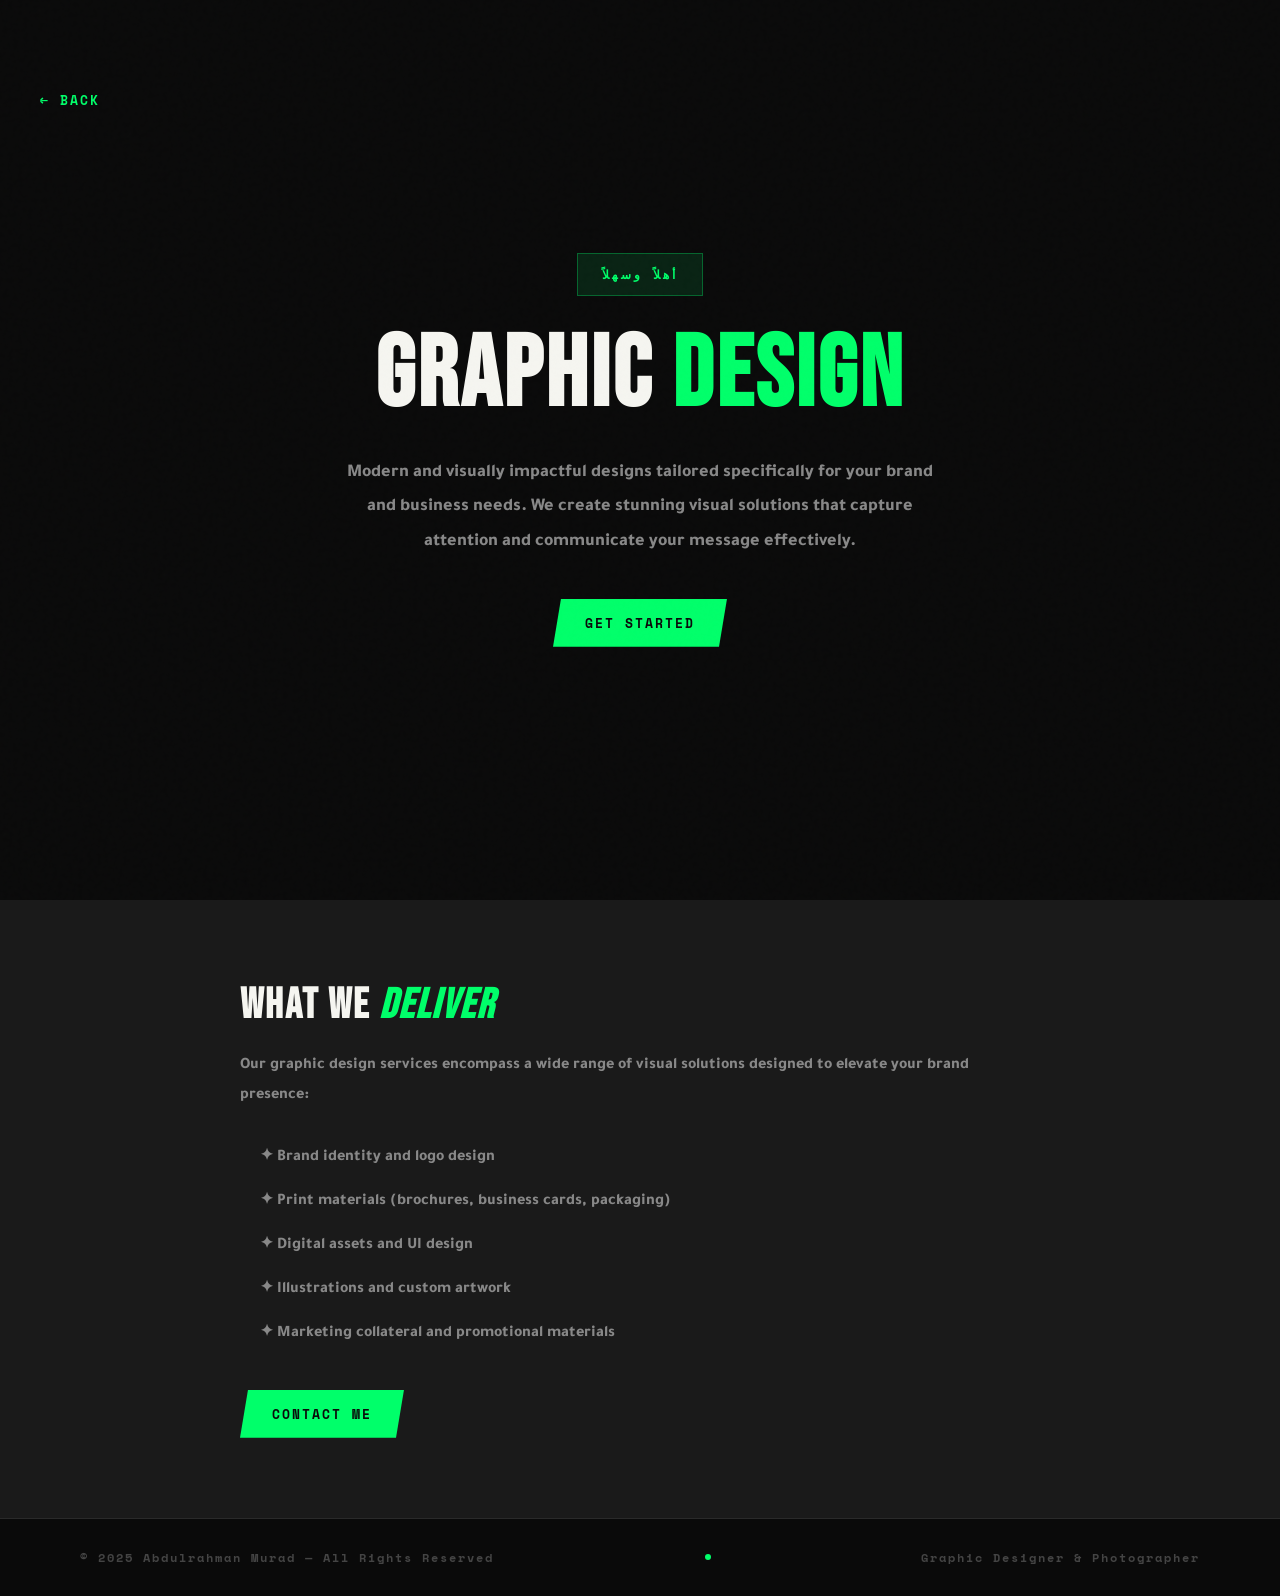
==== service-1.html @ 9398310b "comparison" ====
<!DOCTYPE html>
<html lang="en">
<head>
  <meta charset="UTF-8" />
  <meta name="viewport" content="width=device-width, initial-scale=1.0" />
  <meta name="description" content="Graphic Design Services - Abdulrahman Murad Portfolio" />
  <title>Graphic Design | Abdulrahman Murad</title>

  <!-- Fonts -->
  <link rel="preconnect" href="https://fonts.googleapis.com" />
  <link rel="preconnect" href="https://fonts.gstatic.com" crossorigin />
  <link href="https://fonts.googleapis.com/css2?family=Bebas+Neue&family=Space+Mono:wght@400;700&family=Tajawal:wght@300;400;500;700;800&family=Cairo:wght@300;400;600;700&display=swap" rel="stylesheet" />

  <link rel="stylesheet" href="styl.css" />
  <style>
    .service-hero { min-height: 100vh; display: flex; flex-direction: column; align-items: center; justify-content: center; padding: 80px 40px; text-align: center; }
    .service-hero h1 { font-size: clamp(60px, 8vw, 100px); font-family: 'Bebas Neue', sans-serif; color: var(--white); margin-bottom: 20px; letter-spacing: 3px; }
    .service-hero em { color: var(--green); font-style: normal; }
    .service-hero p { font-size: 18px; color: var(--text-muted); max-width: 600px; line-height: 1.9; margin-bottom: 40px; }
    .service-content { padding: 80px 40px; background: var(--gray); }
    .service-back { position: fixed; top: 90px; left: 40px; z-index: 100; }
    .service-back a { color: var(--green); text-decoration: none; font-family: 'Space Mono', monospace; font-size: 13px; letter-spacing: 2px; transition: color 0.3s; }
    .service-back a:hover { color: var(--white); }
    .welcome-text { display: inline-block; padding: 12px 24px; background: rgba(0,255,106,0.1); border: 1px solid rgba(0,255,106,0.3); color: var(--green); font-family: 'Space Mono', monospace; font-size: 12px; letter-spacing: 3px; margin-bottom: 20px; }
  </style>
</head>
<body>
  <nav id="navbar">
    <a href="index.html" class="nav-logo">
      <div class="nav-logo-img">
        <div class="nav-logo-placeholder"><img src="./Img/2.png" alt="" onerror="this.style.display='none'"></div>
      </div>
      <div class="nav-logo-text">
        Abdulrahman
        <span>GRAPHIC DESIGNER</span>
      </div>
    </a>
  </nav>

  <div class="service-back">
    <a href="index.html">← BACK</a>
  </div>

  <section class="service-hero">
    <div class="welcome-text">أهلاً وسهلاً</div>
    <h1>Graphic <em>Design</em></h1>
    <p>
      Modern and visually impactful designs tailored specifically for your brand and business needs. 
      We create stunning visual solutions that capture attention and communicate your message effectively.
    </p>
    <a href="index.html#contact" class="btn-primary">Get Started</a>
  </section>

  <section class="service-content">
    <div style="max-width: 800px; margin: 0 auto;">
      <h2 style="font-family: 'Bebas Neue', sans-serif; font-size: 42px; color: var(--white); margin-bottom: 20px; letter-spacing: 2px;">
        What We <em style="color: var(--green);">Deliver</em>
      </h2>
      <p style="font-size: 16px; color: var(--text-muted); line-height: 1.9; margin-bottom: 30px;">
        Our graphic design services encompass a wide range of visual solutions designed to elevate your brand presence:
      </p>
      <ul style="font-size: 16px; color: var(--text-muted); line-height: 2; list-style: none; padding-left: 20px;">
        <li style="margin-bottom: 12px;">✦ Brand identity and logo design</li>
        <li style="margin-bottom: 12px;">✦ Print materials (brochures, business cards, packaging)</li>
        <li style="margin-bottom: 12px;">✦ Digital assets and UI design</li>
        <li style="margin-bottom: 12px;">✦ Illustrations and custom artwork</li>
        <li style="margin-bottom: 12px;">✦ Marketing collateral and promotional materials</li>
      </ul>
      <div style="margin-top: 40px;">
        <a href="index.html#contact" class="btn-primary" style="display: inline-block;">Contact Me</a>
      </div>
    </div>
  </section>

  <footer>
    <div class="footer-copy">© 2025 Abdulrahman Murad — All Rights Reserved</div>
    <div class="footer-dot"></div>
    <div class="footer-copy">Graphic Designer & Photographer</div>
  </footer>

  <script src="index.js"></script>
</body>
</html>
---- styl.css ----
:root {
      --black: #0a0a0a;
      --white: #f5f5f0;
      --green: #00ff6a;
      --green-dim: #00cc55;
      --green-dark: #003d1a;
      --gray: #1a1a1a;
      --gray2: #2a2a2a;
      --gray3: #444;
      --text-muted: #888;
    }
 
    *, *::before, *::after { box-sizing: border-box; margin: 0; padding: 0; }
    html { scroll-behavior: smooth; }
 
    body {
      background: var(--black);
      color: var(--white);
      font-family: 'Tajawal', 'Cairo', sans-serif;
      overflow-x: hidden;
      font-weight: 800;
      font-size: 18px;
      cursor: none;
    }
 
    /* ============ CUSTOM CURSOR ============ */
    #cursor {
      width: 10px; height: 10px;
      background: var(--green);
      border-radius: 50%;
      position: fixed;
      top: 0; left: 0;
      pointer-events: none;
      z-index: 99999;
      transform: translate(-50%, -50%);
      transition: width 0.2s, height 0.2s, background 0.2s;
      mix-blend-mode: difference;
    }
 
    #cursor-ring {
      width: 38px; height: 38px;
      border: 1.5px solid var(--green);
      border-radius: 50%;
      position: fixed;
      top: 0; left: 0;
      pointer-events: none;
      z-index: 99998;
      transform: translate(-50%, -50%);
      transition: width 0.3s, height 0.3s, opacity 0.3s, border-color 0.3s;
      opacity: 0.5;
    }
 
    #cursor.hovered { width: 18px; height: 18px; }
    #cursor-ring.hovered { width: 60px; height: 60px; opacity: 0.8; }
 
    /* NOISE OVERLAY */
    body::before {
      content: '';
      position: fixed;
      inset: 0;
      background-image: url("data:image/svg+xml,%3Csvg viewBox='0 0 200 200' xmlns='http://www.w3.org/2000/svg'%3E%3Cfilter id='n'%3E%3CfeTurbulence type='fractalNoise' baseFrequency='0.9' numOctaves='4' stitchTiles='stitch'/%3E%3C/filter%3E%3Crect width='100%25' height='100%25' filter='url(%23n)' opacity='0.04'/%3E%3C/svg%3E");
      pointer-events: none;
      z-index: 9000;
      opacity: 0.4;
    }
 
    /* ============ LOADING SCREEN ============ */
    #loader {
      position: fixed;
      inset: 0;
      background: var(--black);
      z-index: 99997;
      display: flex;
      flex-direction: column;
      align-items: center;
      justify-content: center;
      gap: 32px;
      transition: opacity 0.8s ease, visibility 0.8s ease;
    }
 
    #loader.hidden {
      opacity: 0;
      visibility: hidden;
      pointer-events: none;
    }
 
    .loader-logo-wrap {
      display: flex;
      flex-direction: column;
      align-items: center;
      gap: 20px;
    }
 
    .loader-logo-img {
      width: 90px; height: 90px;
      border-radius: 50%;
      border: 2px solid var(--green);
      overflow: hidden;
      background: var(--green-dark);
      box-shadow: 0 0 30px rgba(0,255,106,0.3), 0 0 60px rgba(0,255,106,0.1);
      animation: loaderGlow 2s ease-in-out infinite;
    }
 
    .loader-logo-img img {
      width: 100%; height: 100%;
      object-fit: cover;
    }
 
    .loader-name {
      font-family: 'Bebas Neue', sans-serif;
      font-size: 32px;
      letter-spacing: 8px;
      color: var(--white);
      text-align: center;
    }
 
    .loader-name span {
      display: block;
      font-family: 'Space Mono', monospace;
      font-size: 11px;
      letter-spacing: 5px;
      color: var(--green);
      margin-top: 4px;
      font-weight: 400;
    }
 
    .loader-bar-wrap {
      width: 220px;
      height: 1px;
      background: var(--gray2);
      position: relative;
      overflow: hidden;
    }
 
    .loader-bar {
      position: absolute;
      top: 0; left: 0;
      height: 100%;
      background: var(--green);
      width: 0%;
      box-shadow: 0 0 8px var(--green);
      transition: width 0.05s linear;
    }
 
    .loader-pct {
      font-family: 'Space Mono', monospace;
      font-size: 13px;
      color: var(--green);
      letter-spacing: 3px;
      min-width: 50px;
      text-align: center;
    }
 
    .loader-label {
      font-family: 'Space Mono', monospace;
      font-size: 10px;
      color: var(--text-muted);
      letter-spacing: 4px;
      text-transform: uppercase;
      animation: blink 1s infinite;
    }
 
    @keyframes loaderGlow {
      0%, 100% { box-shadow: 0 0 30px rgba(0,255,106,0.3), 0 0 60px rgba(0,255,106,0.1); }
      50% { box-shadow: 0 0 50px rgba(0,255,106,0.6), 0 0 100px rgba(0,255,106,0.2); }
    }
 
    /* ============ NAVBAR ============ */
    nav {
      position: fixed;
      top: 0; left: 0; right: 0;
      z-index: 1000;
      display: flex;
      align-items: center;
      justify-content: space-between;
      padding: 0 40px;
      height: 70px;
      background: rgba(10,10,10,0.85);
      backdrop-filter: blur(20px);
      border-bottom: 1px solid rgba(0,255,106,0.1);
      transform: translateY(-100%);
      transition: transform 0.6s cubic-bezier(0.22,1,0.36,1), border-bottom-color 0.3s;
    }
 
    nav.visible { transform: translateY(0); }
    nav.scrolled { border-bottom-color: rgba(0,255,106,0.25); }
 
    .nav-logo {
      display: flex;
      align-items: center;
      gap: 14px;
      text-decoration: none;
    }
 
    .nav-logo-img {
      width: 44px; height: 44px;
      border-radius: 50%;
      background: var(--green-dark);
      border: 2px solid var(--green);
      overflow: hidden;
      flex-shrink: 0;
    }
 
    .nav-logo-img img { width: 100%; height: 100%; object-fit: cover; }
 
    .nav-logo-placeholder {
      width: 100%; height: 100%;
      display: flex; align-items: center; justify-content: center;
      font-family: 'Bebas Neue', sans-serif;
      font-size: 20px; color: var(--green); letter-spacing: 2px;
    }
 
    .nav-logo-text {
      font-family: 'Bebas Neue', sans-serif;
      font-size: 22px; color: var(--white); letter-spacing: 3px; line-height: 1;
    }
 
    .nav-logo-text span {
      display: block; font-size: 10px; color: var(--green);
      letter-spacing: 4px; font-family: 'Space Mono', monospace; font-weight: 400;
    }
 
    .nav-links { display: flex; gap: 36px; list-style: none; }
 
    .nav-links a {
      color: var(--text-muted); text-decoration: none;
      font-size: 14px; letter-spacing: 2px;
      font-family: 'Space Mono', monospace;
      text-transform: uppercase; transition: color 0.3s;
      position: relative;
    }
 
    .nav-links a::after {
      content: ''; position: absolute;
      bottom: -4px; left: 0; right: 0;
      height: 1px; background: var(--green);
      transform: scaleX(0);
      transition: transform 0.3s ease;
    }
 
    .nav-links a:hover { color: var(--green); }
    .nav-links a:hover::after { transform: scaleX(1); }
 
    .nav-cta {
      background: var(--green); color: var(--black) !important;
      padding: 8px 20px; font-weight: 700 !important; border-radius: 2px;
    }
 
    .nav-cta::after { display: none; }
    .nav-cta:hover { background: var(--white); color: var(--black) !important; }
 
    /* ============ HERO ============ */
    #home {
      min-height: 100vh;
      display: grid;
      grid-template-columns: 1fr 1fr;
      align-items: center;
      padding: 120px 80px 80px;
      position: relative;
      overflow: hidden;
    }
 
    .hero-bg {
      position: absolute; inset: 0;
      background: radial-gradient(ellipse 60% 60% at 70% 50%, rgba(0,255,106,0.05) 0%, transparent 60%);
    }
 
    .hero-grid-lines {
      position: absolute; inset: 0;
      background-image:
        linear-gradient(rgba(0,255,106,0.03) 1px, transparent 1px),
        linear-gradient(90deg, rgba(0,255,106,0.03) 1px, transparent 1px);
      background-size: 60px 60px;
      will-change: transform;
    }
 
    .hero-left { position: relative; z-index: 2; }
 
    .hero-eyebrow {
      display: inline-flex; align-items: center; gap: 10px;
      font-family: 'Space Mono', monospace; font-size: 13px;
      color: var(--green); letter-spacing: 4px; text-transform: uppercase;
      margin-bottom: 28px;
      opacity: 0; transform: translateY(20px);
    }
 
    .hero-eyebrow::before {
      content: ''; width: 30px; height: 1px; background: var(--green);
    }
 
    .hero-name {
      font-family: 'Bebas Neue', sans-serif;
      font-size: clamp(70px, 9vw, 120px);
      line-height: 0.9; color: var(--white); margin-bottom: 20px;
      opacity: 0; transform: translateY(30px);
    }
 
    .hero-name em { font-style: normal; color: var(--green); display: block; }
 
    .hero-desc {
      font-size: 20px; color: var(--text-muted); line-height: 1.9;
      max-width: 420px; margin-bottom: 40px;
      opacity: 0; transform: translateY(20px);
    }
 
    .hero-btns {
      display: flex; gap: 16px;
      opacity: 0; transform: translateY(20px);
    }
 
    .btn-primary {
      background: var(--green); color: var(--black); border: none;
      padding: 14px 32px; font-family: 'Space Mono', monospace;
      font-size: 13px; letter-spacing: 2px; text-transform: uppercase;
      font-weight: 700; text-decoration: none; display: inline-block;
      transition: all 0.3s;
      clip-path: polygon(8px 0, 100% 0, calc(100% - 8px) 100%, 0 100%);
    }
 
    .btn-primary:hover { background: var(--white); transform: translateY(-2px); }
 
    .btn-outline {
      background: transparent; color: var(--white);
      border: 1px solid var(--gray3); padding: 14px 32px;
      font-family: 'Space Mono', monospace; font-size: 13px;
      letter-spacing: 2px; text-transform: uppercase;
      text-decoration: none; display: inline-block; transition: all 0.3s;
    }
 
    .btn-outline:hover { border-color: var(--green); color: var(--green); transform: translateY(-2px); }
 
    /* HERO IMAGE */
    .hero-right {
      display: flex; justify-content: center; align-items: center;
      position: relative; z-index: 2;
      opacity: 0; transform: translateX(40px);
    }
 
    .hero-photo-frame {
      position: relative; width: 380px; height: 480px;
    }
 
    .hero-photo-frame::before {
      content: ''; position: absolute;
      top: -20px; right: -20px;
      width: 100%; height: 100%;
      border: 1px solid rgba(0,255,106,0.3); z-index: 0;
      animation: framePulse 3s infinite ease-in-out;
    }
 
    .hero-photo-frame::after {
      content: ''; position: absolute;
      top: -10px; right: -10px;
      width: 100%; height: 100%;
      border: 1px solid rgba(0,255,106,0.1); z-index: 0;
    }
 
    @keyframes framePulse {
      0%, 100% { opacity: 0.3; transform: translate(0,0); }
      50% { opacity: 0.6; transform: translate(-3px, 3px); }
    }
 
    .hero-photo-inner {
      position: relative; z-index: 1;
      width: 100%; height: 100%;
      background: var(--gray); overflow: hidden;
      border: 2px solid var(--gray2);
    }
 
    .hero-photo-inner img {
      width: 100%; height: 100%;
      object-fit: cover;
      filter: grayscale(20%) contrast(1.05);
      transition: filter 0.5s, transform 0.6s;
    }
 
    .hero-photo-inner:hover img { filter: grayscale(0%) contrast(1); transform: scale(1.04); }
 
    .photo-placeholder {
      width: 100%; height: 100%;
      display: flex; flex-direction: column;
      align-items: center; justify-content: center;
      gap: 12px; color: var(--gray3);
    }
 
    .hero-tag {
      position: absolute; bottom: -20px; left: -30px;
      background: var(--green); color: var(--black);
      padding: 12px 20px;
      font-family: 'Bebas Neue', sans-serif;
      font-size: 16px; letter-spacing: 3px; z-index: 2;
      animation: tagFloat 4s ease-in-out infinite;
    }
 
    @keyframes tagFloat {
      0%, 100% { transform: translateY(0); }
      50% { transform: translateY(-8px); }
    }
 
    .hero-scroll {
      position: absolute; bottom: 40px; left: 50%;
      transform: translateX(-50%);
      display: flex; flex-direction: column; align-items: center;
      gap: 8px; color: var(--text-muted);
      font-family: 'Space Mono', monospace;
      font-size: 11px; letter-spacing: 3px; text-transform: uppercase;
      opacity: 0;
    }
 
    .scroll-line {
      width: 1px; height: 50px;
      background: linear-gradient(to bottom, var(--green), transparent);
      animation: scrollAnim 2s infinite;
    }
 
    @keyframes scrollAnim {
      0% { transform: scaleY(0); transform-origin: top; }
      50% { transform: scaleY(1); transform-origin: top; }
      51% { transform: scaleY(1); transform-origin: bottom; }
      100% { transform: scaleY(0); transform-origin: bottom; }
    }
 
    /* ============ MARQUEE ============ */
    .marquee-section {
      background: var(--green); padding: 14px 0;
      overflow: hidden; white-space: nowrap;
    }
 
    .marquee-track {
      display: inline-flex; gap: 0;
      animation: marquee 20s linear infinite;
    }
 
    .marquee-item {
      font-family: 'Bebas Neue', sans-serif;
      font-size: 20px; letter-spacing: 4px; color: var(--black);
      padding: 0 30px;
      display: inline-flex; align-items: center; gap: 20px;
    }
 
    .marquee-item::after { content: '✦'; font-size: 12px; opacity: 0.5; }
 
    @keyframes marquee {
      0% { transform: translateX(0); }
      100% { transform: translateX(-50%); }
    }
 
    /* ============ ABOUT ============ */
    #about {
      padding: 120px 80px;
      display: grid;
      grid-template-columns: 1fr 1fr;
      gap: 80px;
      align-items: center;
      position: relative;
    }
 
    .about-photo-frame { position: relative; }
 
    .about-photo-wrap {
      width: 100%; aspect-ratio: 3/4;
      background: var(--gray); border: 2px solid var(--gray2);
      overflow: hidden; position: relative;
    }
 
    .about-photo-wrap img {
      width: 100%; height: 100%; object-fit: cover;
      filter: grayscale(30%); transition: filter 0.5s, transform 0.6s;
    }
 
    .about-photo-wrap:hover img { filter: grayscale(0%); transform: scale(1.03); }
 
    .about-photo-accent {
      position: absolute; bottom: -30px; right: -30px;
      width: 60%; height: 60%;
      border: 1px solid rgba(0,255,106,0.2); z-index: -1;
    }
 
    .about-photo-label {
      position: absolute; top: 30px; left: -20px;
      background: var(--black); border: 1px solid var(--green);
      padding: 10px 16px;
      font-family: 'Space Mono', monospace;
      font-size: 11px; color: var(--green); letter-spacing: 3px;
      text-transform: uppercase;
      writing-mode: vertical-rl; transform: rotate(180deg);
    }
 
    .section-label {
      display: inline-flex; align-items: center; gap: 10px;
      font-family: 'Space Mono', monospace; font-size: 12px;
      color: var(--green); letter-spacing: 4px; text-transform: uppercase;
      margin-bottom: 20px;
    }
 
    .section-label::before { content: ''; width: 24px; height: 1px; background: var(--green); }
 
    .section-title {
      font-family: 'Bebas Neue', sans-serif;
      font-size: clamp(52px, 6vw, 82px);
      line-height: 0.95; color: var(--white); margin-bottom: 30px;
    }
 
    .section-title em { font-style: normal; color: var(--green); }
 
    .about-text {
      font-size: 19px; color: var(--text-muted);
      line-height: 1.9; margin-bottom: 40px;
    }
 
    .about-stats {
      display: grid; grid-template-columns: repeat(3, 1fr);
      gap: 24px; border-top: 1px solid var(--gray2); padding-top: 30px;
    }
 
    .stat-num {
      font-family: 'Bebas Neue', sans-serif; font-size: 56px;
      color: var(--green); line-height: 1;
      display: flex; align-items: flex-start; gap: 2px;
    }
 
    .stat-num sup { font-size: 22px; margin-top: 6px; }
 
    .stat-label {
      font-size: 13px; color: var(--text-muted);
      font-family: 'Space Mono', monospace; letter-spacing: 1px; margin-top: 4px;
    }
 
    /* ============ SERVICES ============ */
    #services {
      padding: 120px 80px; background: var(--gray);
      position: relative; overflow: hidden;
    }
 
    #services::before {
      content: 'SERVICES'; position: absolute;
      top: 40px; right: -20px;
      font-family: 'Bebas Neue', sans-serif;
      font-size: 180px; color: rgba(255,255,255,0.02);
      pointer-events: none; letter-spacing: 10px;
    }
 
    .services-header {
      display: flex; justify-content: space-between;
      align-items: flex-end; margin-bottom: 60px;
    }
 
    .services-grid {
      display: grid; grid-template-columns: repeat(3, 1fr); gap: 2px;
    }
 
    .service-card {
      background: var(--black); padding: 40px 32px;
      border: 1px solid rgba(255,255,255,0.04);
      position: relative; overflow: hidden;
      transition: all 0.4s; transform: translateY(0);
    }
 
    .service-card::before {
      content: ''; position: absolute;
      bottom: 0; left: 0; right: 0; height: 2px;
      background: var(--green); transform: scaleX(0);
      transform-origin: left; transition: transform 0.4s ease;
    }
 
    .service-card:hover { background: var(--gray2); transform: translateY(-4px); box-shadow: 0 20px 40px rgba(0,0,0,0.4); }
    .service-card:hover::before { transform: scaleX(1); }
 
    .service-num {
      font-family: 'Bebas Neue', sans-serif;
      font-size: 52px; color: rgba(255,255,255,0.05);
      line-height: 1; margin-bottom: 16px; transition: color 0.3s;
    }
 
    .service-card:hover .service-num { color: rgba(0,255,106,0.1); }
 
    .service-icon {
      width: 44px; height: 44px; background: var(--green-dark);
      border: 1px solid rgba(0,255,106,0.3); border-radius: 4px;
      display: flex; align-items: center; justify-content: center;
      margin-bottom: 20px; color: var(--green);
      transition: all 0.3s;
    }
 
    .service-card:hover .service-icon { background: var(--green); color: var(--black); transform: rotate(5deg) scale(1.1); }
 
    .service-title {
      font-family: 'Bebas Neue', sans-serif;
      font-size: 26px; letter-spacing: 2px;
      color: var(--white); margin-bottom: 14px;
    }
 
    .service-desc { font-size: 15px; color: var(--text-muted); line-height: 1.8; }
 
    /* ============ TOOLS ============ */
    #tools {
      padding: 80px; display: flex; gap: 60px; align-items: center;
      border-top: 1px solid var(--gray2); border-bottom: 1px solid var(--gray2);
    }
 
    .tools-label {
      font-family: 'Bebas Neue', sans-serif;
      font-size: 22px; letter-spacing: 4px;
      color: var(--gray3); white-space: nowrap; min-width: 120px;
    }
 
    .tools-list { display: flex; gap: 16px; flex-wrap: wrap; flex: 1; }
 
    .tool-chip {
      background: transparent; border: 1px solid var(--gray2);
      padding: 10px 22px; font-family: 'Space Mono', monospace;
      font-size: 13px; color: var(--text-muted); letter-spacing: 2px;
      transition: all 0.3s; position: relative; overflow: hidden;
    }
 
    .tool-chip::before {
      content: ''; position: absolute; inset: 0;
      background: var(--green); transform: translateX(-100%);
      transition: transform 0.3s ease; z-index: -1;
    }
 
    .tool-chip:hover { color: var(--black); border-color: var(--green); }
    .tool-chip:hover::before { transform: translateX(0); }
 
    /* ============ EXPERIENCE ============ */
    #experience { padding: 120px 80px; }
 
    .exp-header { margin-bottom: 60px; }
 
    .exp-list { display: flex; flex-direction: column; gap: 0; }
 
    .exp-item {
      display: grid; grid-template-columns: 200px 1fr 160px;
      gap: 40px; padding: 36px 0;
      border-bottom: 1px solid var(--gray2);
      align-items: center; position: relative;
      transition: all 0.4s;
    }
 
    .exp-item::before {
      content: ''; position: absolute;
      left: -80px; top: 50%;
      width: 4px; height: 0; background: var(--green);
      transform: translateY(-50%); transition: height 0.4s;
    }
 
    .exp-item:hover::before { height: 100%; }
    .exp-item:hover { padding-left: 16px; background: rgba(0,255,106,0.02); }
 
    .exp-years {
      font-family: 'Space Mono', monospace;
      font-size: 13px; color: var(--green); letter-spacing: 2px;
    }
 
    .exp-company {
      font-family: 'Bebas Neue', sans-serif;
      font-size: 32px; letter-spacing: 2px; color: var(--white);
    }
 
    .exp-desc {
      font-size: 15px; color: var(--text-muted);
      line-height: 1.7; margin-top: 4px;
    }
 
    .exp-status { text-align: right; }
 
    .status-badge {
      display: inline-block; padding: 6px 14px;
      font-family: 'Space Mono', monospace;
      font-size: 11px; letter-spacing: 2px; text-transform: uppercase;
    }
 
    .status-active {
      background: rgba(0,255,106,0.1); color: var(--green);
      border: 1px solid rgba(0,255,106,0.3);
    }
 
    .status-past { background: var(--gray2); color: var(--gray3); border: 1px solid transparent; }
 
    /* ============ CONTACT ============ */
    #contact {
      padding: 120px 80px; background: var(--gray);
      display: grid; grid-template-columns: 1fr 1fr;
      gap: 80px; position: relative; overflow: hidden;
    }
 
    #contact::before {
      content: ''; position: absolute;
      top: -100px; right: -100px;
      width: 500px; height: 500px;
      background: radial-gradient(circle, rgba(0,255,106,0.05) 0%, transparent 70%);
      pointer-events: none;
    }
 
    .contact-email {
      font-family: 'Bebas Neue', sans-serif;
      font-size: clamp(30px, 3vw, 46px);
      color: var(--white); letter-spacing: 2px;
      margin: 24px 0; line-height: 1.2; word-break: break-all;
    }
 
    .contact-phone {
      font-family: 'Space Mono', monospace;
      font-size: 22px; color: var(--green); letter-spacing: 2px;
      margin-bottom: 40px; direction: ltr; display: inline-block;
      text-decoration: none;
      position: relative;
      transition: all 0.3s;
    }
 
    .contact-phone::after {
      content: ' 📞';
      font-size: 18px;
      opacity: 0;
      transition: opacity 0.3s;
    }
 
    .contact-phone:hover { color: var(--white); }
    .contact-phone:hover::after { opacity: 1; }
 
    .contact-photo-frame {
      width: 100%; aspect-ratio: 1;
      background: var(--black);
      border: 2px solid var(--gray2);
      overflow: hidden; position: relative;
    }
 
    .contact-photo-frame img {
      width: 100%; height: 100%;
      object-fit: cover; filter: grayscale(40%) contrast(1.1); transition: filter 0.5s;
    }
 
    .contact-photo-frame:hover img { filter: grayscale(0%); }
 
    .contact-photo-overlay {
      position: absolute; inset: 0;
      background: linear-gradient(135deg, transparent 60%, rgba(0,255,106,0.15));
      pointer-events: none;
    }
 
    .contact-photo-corner {
      position: absolute; top: 16px; left: 16px;
      width: 30px; height: 30px;
      border-top: 2px solid var(--green); border-left: 2px solid var(--green);
    }
 
    .contact-photo-corner.br {
      top: auto; left: auto; bottom: 16px; right: 16px;
      border-top: none; border-left: none;
      border-bottom: 2px solid var(--green); border-right: 2px solid var(--green);
    }
 
    /* ============ THANK YOU SECTION ============ */
    #thankyou {
      padding: 120px 80px;
      background: var(--black);
      text-align: center;
      position: relative;
      overflow: hidden;
    }
 
    #thankyou::before {
      content: '';
      position: absolute; inset: 0;
      background: radial-gradient(ellipse 70% 70% at 50% 50%, rgba(0,255,106,0.04) 0%, transparent 70%);
      pointer-events: none;
    }
 
    .ty-grid {
      position: absolute; inset: 0;
      background-image:
        linear-gradient(rgba(0,255,106,0.02) 1px, transparent 1px),
        linear-gradient(90deg, rgba(0,255,106,0.02) 1px, transparent 1px);
      background-size: 60px 60px;
      pointer-events: none;
    }
 
    .ty-inner {
      position: relative; z-index: 2;
      max-width: 700px; margin: 0 auto;
    }
 
    .ty-star {
      font-size: 48px;
      display: inline-block;
      color: var(--green);
      animation: starSpin 8s linear infinite;
      margin-bottom: 30px;
    }
 
    @keyframes starSpin {
      0% { transform: rotate(0deg) scale(1); }
      50% { transform: rotate(180deg) scale(1.15); }
      100% { transform: rotate(360deg) scale(1); }
    }
 
    .ty-title {
      font-family: 'Bebas Neue', sans-serif;
      font-size: clamp(60px, 9vw, 120px);
      color: var(--white); line-height: 0.9; margin-bottom: 24px;
    }
 
    .ty-title em { font-style: normal; color: var(--green); }
 
    .ty-sub {
      font-family: 'Space Mono', monospace;
      font-size: 14px; color: var(--text-muted);
      letter-spacing: 4px; text-transform: uppercase;
      margin-bottom: 16px;
    }
 
    .ty-text {
      font-size: 17px; color: var(--text-muted);
      line-height: 1.9; max-width: 500px; margin: 0 auto 48px;
    }
 
    .ty-divider {
      display: flex; align-items: center; gap: 24px;
      justify-content: center; margin-bottom: 48px;
    }
 
    .ty-divider::before, .ty-divider::after {
      content: ''; flex: 1; max-width: 120px; height: 1px;
      background: linear-gradient(90deg, transparent, var(--green));
    }
 
    .ty-divider::after { background: linear-gradient(90deg, var(--green), transparent); }
 
    .ty-divider span {
      font-family: 'Space Mono', monospace;
      font-size: 11px; color: var(--green); letter-spacing: 4px; text-transform: uppercase;
    }
 
    .ty-socials {
      display: flex; gap: 16px; justify-content: center; flex-wrap: wrap;
    }
 
    .ty-social-btn {
      display: inline-flex; align-items: center; gap: 10px;
      padding: 12px 28px; font-family: 'Space Mono', monospace;
      font-size: 12px; letter-spacing: 2px; text-transform: uppercase;
      text-decoration: none; border: 1px solid var(--gray2);
      color: var(--text-muted); transition: all 0.3s;
      position: relative; overflow: hidden;
    }
 
    .ty-social-btn::before {
      content: ''; position: absolute; inset: 0;
      background: var(--green); transform: translateY(100%);
      transition: transform 0.35s cubic-bezier(0.22,1,0.36,1); z-index: 0;
    }
 
    .ty-social-btn span { position: relative; z-index: 1; }
 
    .ty-social-btn:hover { color: var(--black); border-color: var(--green); }
    .ty-social-btn:hover::before { transform: translateY(0); }
 
    /* Ripple */
    .ripple {
      position: absolute; border-radius: 50%;
      background: rgba(0,255,106,0.3);
      transform: scale(0);
      animation: rippleAnim 0.7s ease-out forwards;
      pointer-events: none;
    }
 
    @keyframes rippleAnim {
      to { transform: scale(4); opacity: 0; }
    }
 
    /* ============ FOOTER ============ */
    footer {
      background: var(--black);
      border-top: 1px solid var(--gray2);
      padding: 30px 80px;
      display: flex; justify-content: space-between; align-items: center;
    }
 
    .footer-copy {
      font-family: 'Space Mono', monospace;
      font-size: 12px; color: var(--gray3); letter-spacing: 2px;
    }
 
    .footer-dot {
      width: 6px; height: 6px;
      background: var(--green); border-radius: 50%;
      animation: blink 2s infinite;
    }
 
    @keyframes blink { 0%, 100% { opacity: 1; } 50% { opacity: 0.2; } }
 
    /* ============ GLITCH ============ */
    .glitch { position: relative; }
 
    .glitch::before, .glitch::after {
      content: attr(data-text);
      position: absolute; top: 0; left: 0;
      width: 100%; height: 100%;
      font-family: 'Bebas Neue', sans-serif;
      font-size: inherit; line-height: inherit;
    }
 
    .glitch::before {
      color: var(--green); animation: glitch1 4s infinite;
      clip-path: polygon(0 0, 100% 0, 100% 45%, 0 45%);
    }
 
    .glitch::after {
      color: rgba(0,255,106,0.4); animation: glitch2 4s infinite;
      clip-path: polygon(0 55%, 100% 55%, 100% 100%, 0 100%);
    }
 
    @keyframes glitch1 {
      0%, 85%, 100% { transform: none; opacity: 0; }
      87% { transform: translateX(-4px); opacity: 0.8; }
      89% { transform: translateX(4px); opacity: 0.8; }
      91% { transform: none; opacity: 0; }
    }
 
    @keyframes glitch2 {
      0%, 88%, 100% { transform: none; opacity: 0; }
      90% { transform: translateX(4px); opacity: 0.8; }
      92% { transform: translateX(-4px); opacity: 0.8; }
      94% { transform: none; opacity: 0; }
    }
 
    /* ============ REVEAL CLASSES ============ */
    .reveal, .reveal-left, .reveal-right, .reveal-img, .reveal-img-left, .reveal-img-right {
      opacity: 0; transition-duration: 0.9s;
      transition-timing-function: cubic-bezier(0.22, 1, 0.36, 1);
      transition-property: opacity, transform;
    }
 
    .reveal { transform: translateY(50px); }
    .reveal-left { transform: translateX(-50px); }
    .reveal-right { transform: translateX(50px); }
    .reveal-img { transform: translateY(40px) scale(0.97); transition-delay: 0.35s; }
    .reveal-img-left { transform: translateX(-50px) scale(0.97); transition-delay: 0.4s; }
    .reveal-img-right { transform: translateX(50px) scale(0.97); transition-delay: 0.4s; }
 
    .reveal.visible { opacity: 1; transform: translateY(0); }
    .reveal-left.visible { opacity: 1; transform: translateX(0); }
    .reveal-right.visible { opacity: 1; transform: translateX(0); }
    .reveal-img.visible { opacity: 1; transform: translateY(0) scale(1); }
    .reveal-img-left.visible { opacity: 1; transform: translateX(0) scale(1); }
    .reveal-img-right.visible { opacity: 1; transform: translateX(0) scale(1); }
 
    /* MOBILE */
    @media (max-width: 900px) {
      nav { padding: 0 24px; }
      .nav-links { display: none; }
      #home { grid-template-columns: 1fr; padding: 100px 24px 60px; }
      .hero-right { order: -1; }
      .hero-photo-frame { width: 260px; height: 320px; }
      #about { grid-template-columns: 1fr; padding: 80px 24px; gap: 40px; }
      #services { padding: 80px 24px; }
      .services-grid { grid-template-columns: 1fr; }
      .services-header { flex-direction: column; gap: 20px; }
      #tools { flex-direction: column; padding: 60px 24px; gap: 24px; }
      #experience { padding: 80px 24px; }
      .exp-item { grid-template-columns: 1fr; gap: 8px; }
      .exp-status { text-align: left; }
      #contact { grid-template-columns: 1fr; padding: 80px 24px; gap: 40px; }
      #thankyou { padding: 80px 24px; }
      footer { padding: 24px; flex-direction: column; gap: 16px; text-align: center; }
      .hero-name { font-size: 60px; }
    }
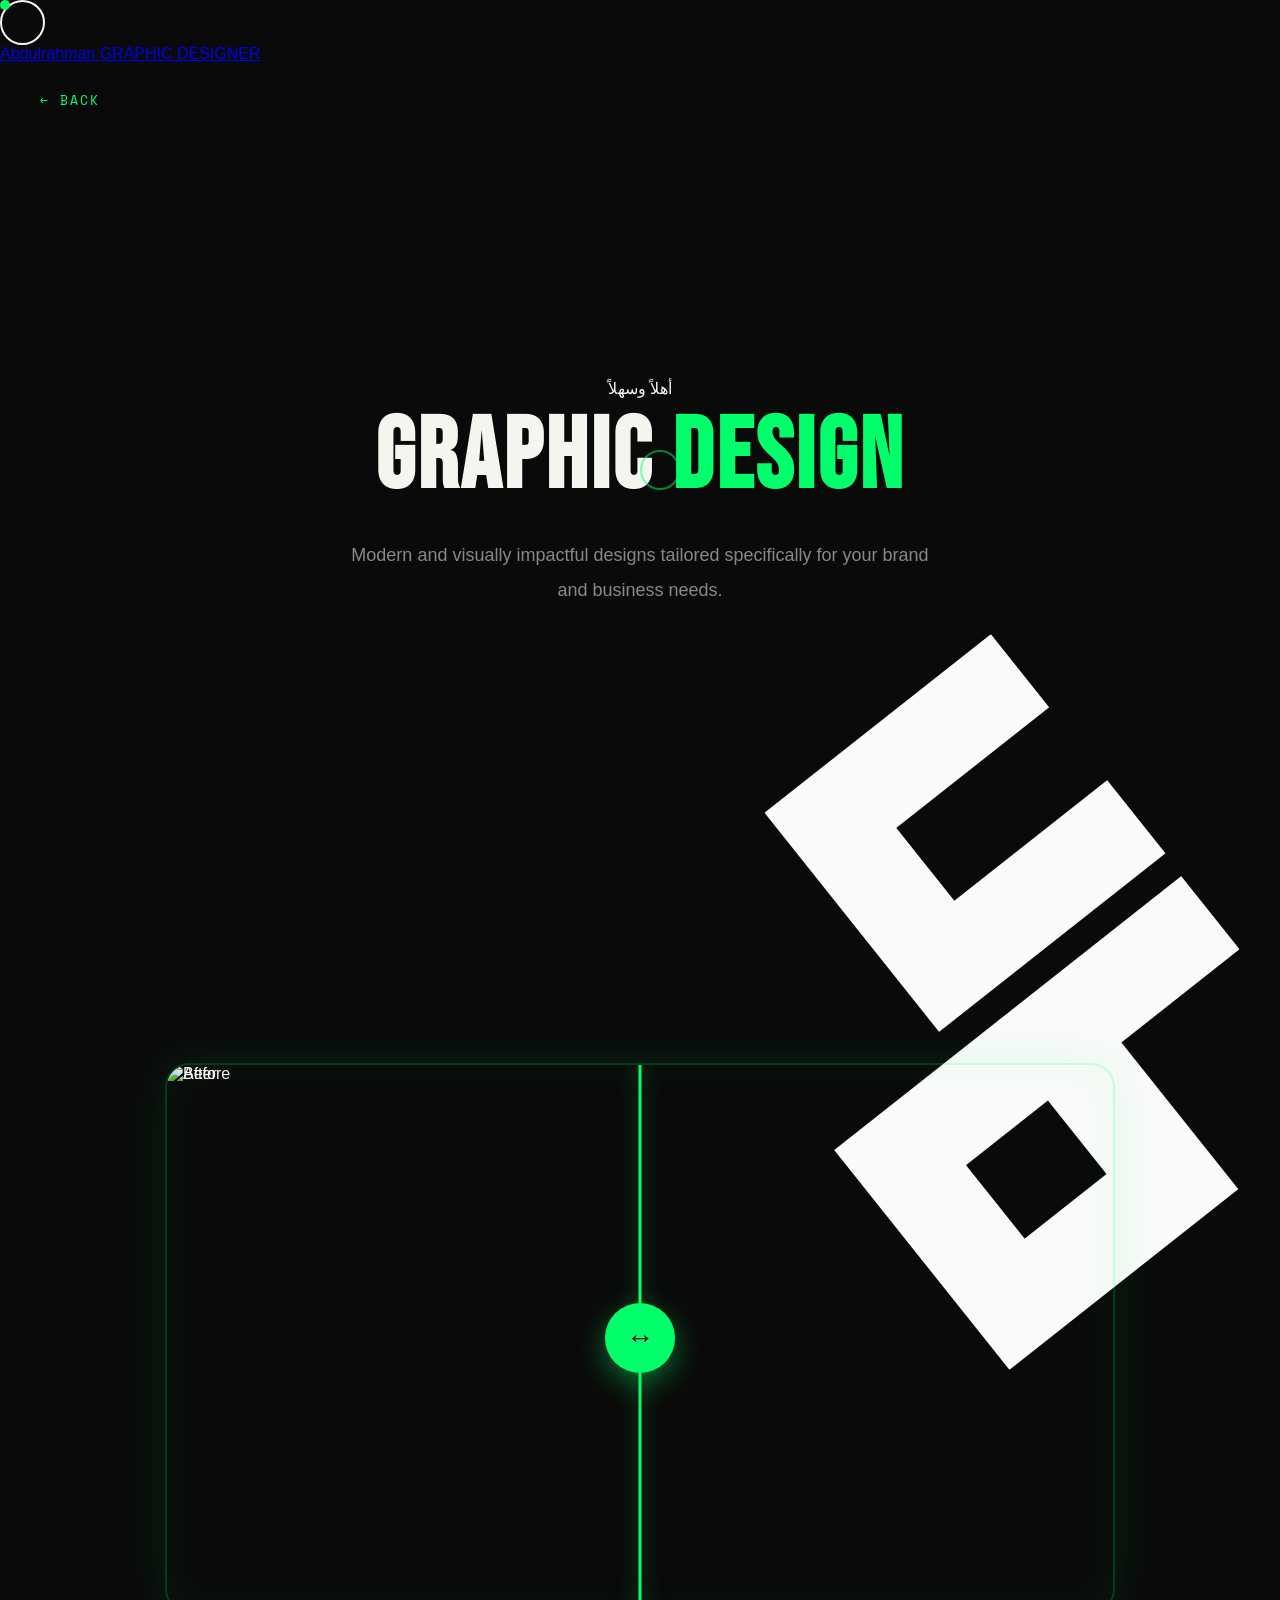
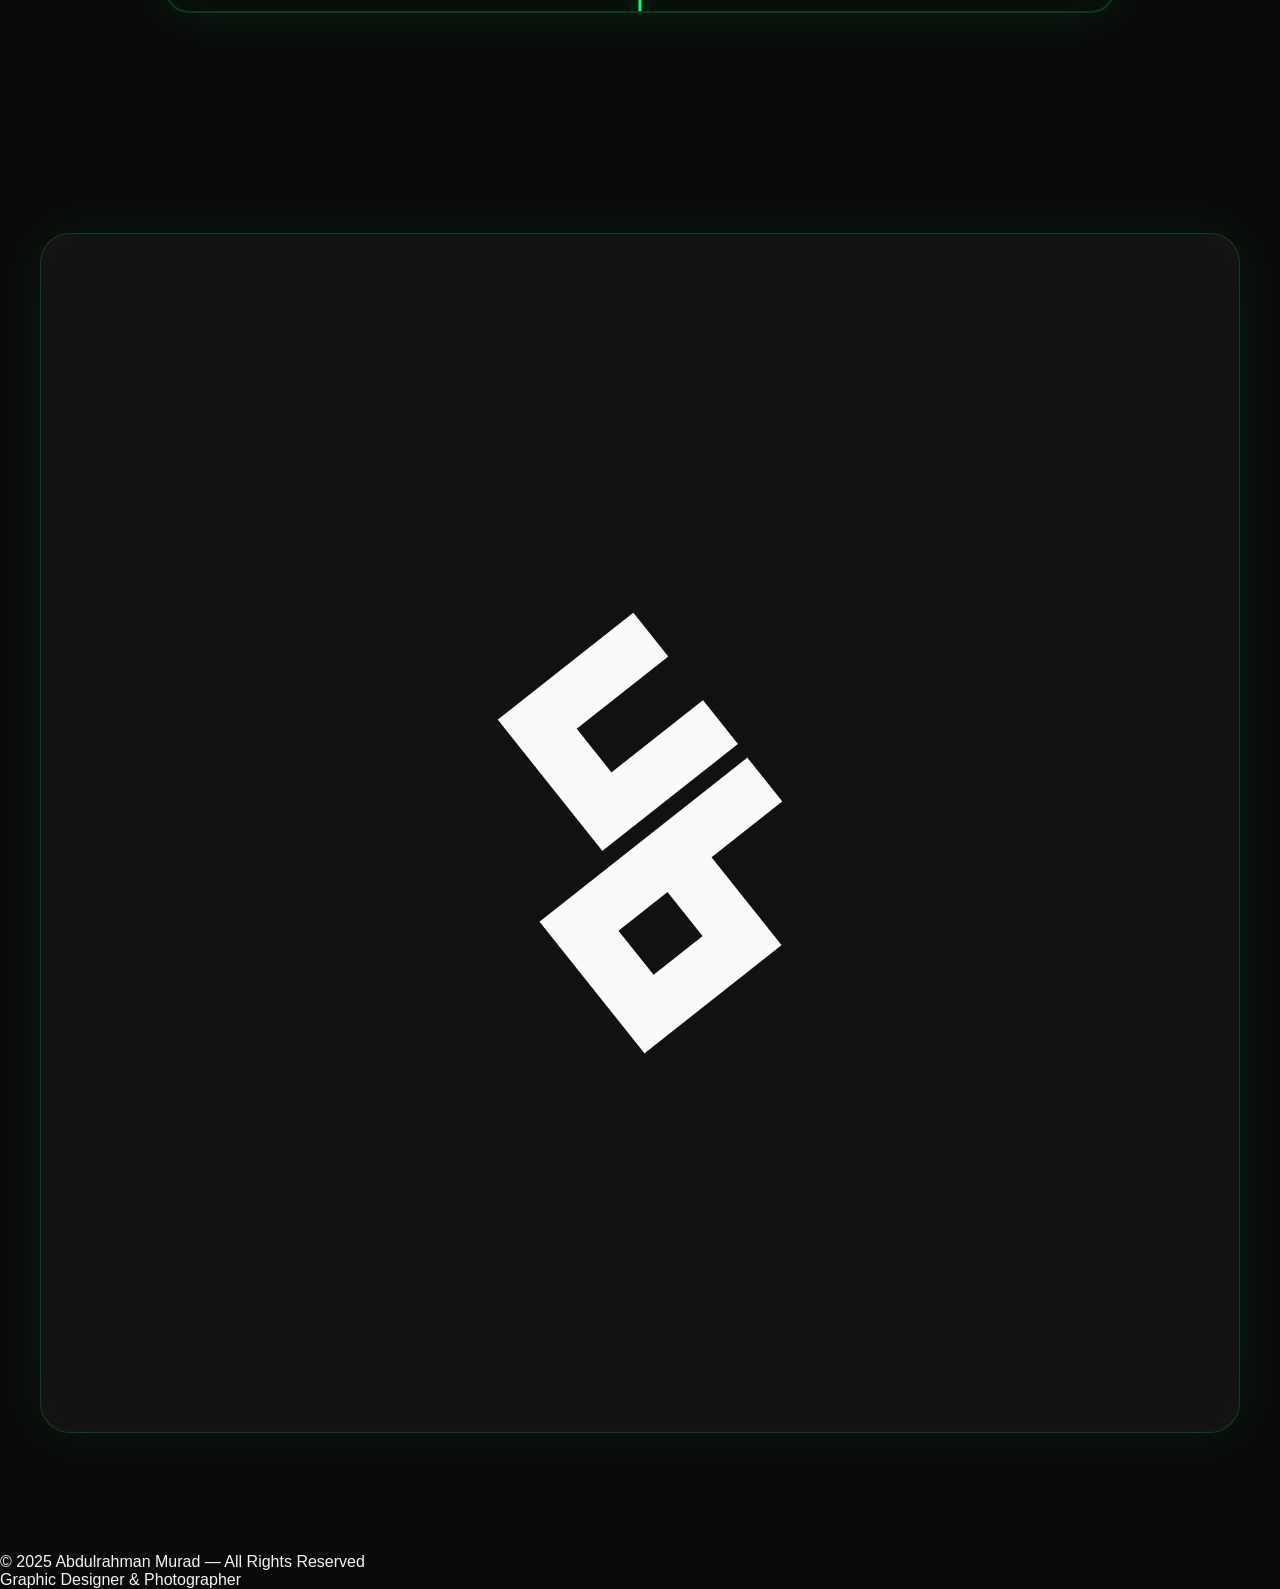
==== commit 83858955: "white" ====
--- a/service-1.html
+++ b/service-1.html
@@ -12,19 +12,47 @@
   <link href="https://fonts.googleapis.com/css2?family=Bebas+Neue&family=Space+Mono:wght@400;700&family=Tajawal:wght@300;400;500;700;800&family=Cairo:wght@300;400;600;700&display=swap" rel="stylesheet" />
 
   <link rel="stylesheet" href="styl.css" />
+
   <style>
-    .service-hero { min-height: 100vh; display: flex; flex-direction: column; align-items: center; justify-content: center; padding: 80px 40px; text-align: center; }
-    .service-hero h1 { font-size: clamp(60px, 8vw, 100px); font-family: 'Bebas Neue', sans-serif; color: var(--white); margin-bottom: 20px; letter-spacing: 3px; }
-    .service-hero em { color: var(--green); font-style: normal; }
-    .service-hero p { font-size: 18px; color: var(--text-muted); max-width: 600px; line-height: 1.9; margin-bottom: 40px; }
-    .service-content { padding: 80px 40px; background: var(--gray); }
-    .service-back { position: fixed; top: 90px; left: 40px; z-index: 100; }
-    .service-back a { color: var(--green); text-decoration: none; font-family: 'Space Mono', monospace; font-size: 13px; letter-spacing: 2px; transition: color 0.3s; }
-    .service-back a:hover { color: var(--white); }
-    .welcome-text { display: inline-block; padding: 12px 24px; background: rgba(0,255,106,0.1); border: 1px solid rgba(0,255,106,0.3); color: var(--green); font-family: 'Space Mono', monospace; font-size: 12px; letter-spacing: 3px; margin-bottom: 20px; }
+  :root {
+    --black: #0a0a0a;
+    --white: #f5f5f0;
+    --green: #00ff6a;
+    --text-muted: #888;
+  }
+
+  *{margin:0;padding:0;box-sizing:border-box}
+  body{background:var(--black);overflow-x:hidden}
+
+  .service-hero{min-height:100vh;display:flex;flex-direction:column;align-items:center;justify-content:center;padding:80px 40px;text-align:center}
+  .service-hero h1{font-size:clamp(60px,8vw,100px);font-family:'Bebas Neue',sans-serif;color:var(--white);margin-bottom:20px;letter-spacing:3px}
+  .service-hero em{color:var(--green);font-style:normal}
+  .service-hero p{font-size:18px;color:var(--text-muted);max-width:600px;line-height:1.9;margin-bottom:40px}
+
+  .service-back{position:fixed;top:90px;left:40px;z-index:100}
+  .service-back a{color:var(--green);text-decoration:none;font-family:'Space Mono',monospace;font-size:13px;letter-spacing:2px}
+
+  /* comparison + preview styles (same as service-2) */
+  .image-comparison-section{padding:100px 20px;display:flex;justify-content:center;align-items:center}
+  .comparison-container{position:relative;width:100%;max-width:950px;height:550px;overflow:hidden;border-radius:24px;border:2px solid rgba(0,255,106,0.2);box-shadow:0 0 50px rgba(0,255,106,0.1),inset 0 0 50px rgba(0,255,106,0.05);cursor:ew-resize;user-select:none}
+  .before-image,.after-image{position:absolute;inset:0;width:100%;height:100%;object-fit:cover}
+  .image-overlay{position:absolute;top:0;left:0;width:50%;height:100%;overflow:hidden}
+  .slider-line{position:absolute;top:0;left:50%;width:3px;height:100%;background:var(--green);transform:translateX(-50%);z-index:20;box-shadow:0 0 20px rgba(0,255,106,.5)}
+  .slider-button{position:absolute;top:50%;left:50%;transform:translate(-50%,-50%);width:70px;height:70px;border-radius:50%;background:var(--green);display:flex;align-items:center;justify-content:center;font-size:28px;font-weight:bold;color:var(--black);z-index:30;box-shadow:0 10px 30px rgba(0,255,106,0.4);cursor:grab}
+  .slider-button:active{cursor:grabbing}
+
+  .long-preview-section{padding:120px 20px;background:var(--black)}
+  .preview-container{width:min(1200px,100%);margin:auto;border-radius:30px;overflow:hidden;border:1px solid rgba(0,255,106,.2);box-shadow:0 0 60px rgba(0,255,106,.08),inset 0 0 40px rgba(255,255,255,.03);background:#111}
+  .long-preview-image{width:100%;display:block}
+
+  #cursor{width:10px;height:10px;background:var(--green);border-radius:50%;position:fixed;pointer-events:none;z-index:9999}
+  #cursor-ring{width:40px;height:40px;border:2px solid var(--green);border-radius:50%;position:fixed;pointer-events:none;z-index:9998;opacity:.5}
+  @media(max-width:768px){.comparison-container{height:350px}.slider-button{width:55px;height:55px;font-size:22px}.service-back{left:20px}}
   </style>
 </head>
 <body>
+  <div id="cursor"></div>
+  <div id="cursor-ring"></div>
   <nav id="navbar">
     <a href="index.html" class="nav-logo">
       <div class="nav-logo-img">
@@ -45,30 +73,24 @@
     <div class="welcome-text">أهلاً وسهلاً</div>
     <h1>Graphic <em>Design</em></h1>
     <p>
-      Modern and visually impactful designs tailored specifically for your brand and business needs. 
-      We create stunning visual solutions that capture attention and communicate your message effectively.
+      Modern and visually impactful designs tailored specifically for your brand and business needs.
     </p>
-    <a href="index.html#contact" class="btn-primary">Get Started</a>
   </section>
 
-  <section class="service-content">
-    <div style="max-width: 800px; margin: 0 auto;">
-      <h2 style="font-family: 'Bebas Neue', sans-serif; font-size: 42px; color: var(--white); margin-bottom: 20px; letter-spacing: 2px;">
-        What We <em style="color: var(--green);">Deliver</em>
-      </h2>
-      <p style="font-size: 16px; color: var(--text-muted); line-height: 1.9; margin-bottom: 30px;">
-        Our graphic design services encompass a wide range of visual solutions designed to elevate your brand presence:
-      </p>
-      <ul style="font-size: 16px; color: var(--text-muted); line-height: 2; list-style: none; padding-left: 20px;">
-        <li style="margin-bottom: 12px;">✦ Brand identity and logo design</li>
-        <li style="margin-bottom: 12px;">✦ Print materials (brochures, business cards, packaging)</li>
-        <li style="margin-bottom: 12px;">✦ Digital assets and UI design</li>
-        <li style="margin-bottom: 12px;">✦ Illustrations and custom artwork</li>
-        <li style="margin-bottom: 12px;">✦ Marketing collateral and promotional materials</li>
-      </ul>
-      <div style="margin-top: 40px;">
-        <a href="index.html#contact" class="btn-primary" style="display: inline-block;">Contact Me</a>
+  <section class="image-comparison-section">
+    <div class="comparison-container" id="comparisonContainer">
+      <img src="https://images.unsplash.com/photo-1498050108023-c5249f4df085?w=1600&auto=format&fit=crop" class="before-image" alt="Before">
+      <div class="image-overlay" id="imageOverlay">
+        <img src="https://images.unsplash.com/photo-1460925895917-afdab827c52f?w=1600&auto=format&fit=crop" class="after-image" alt="After">
       </div>
+      <div class="slider-line" id="sliderLine"></div>
+      <div class="slider-button" id="sliderButton">↔</div>
+    </div>
+  </section>
+
+  <section class="long-preview-section">
+    <div class="preview-container">
+      <img src="./Img/2.png" alt="Full Project Screenshot" class="long-preview-image">
     </div>
   </section>
 
@@ -78,6 +100,23 @@
     <div class="footer-copy">Graphic Designer & Photographer</div>
   </footer>
 
-  <script src="index.js"></script>
+  <script>
+  const cursor = document.getElementById('cursor');
+  const ring = document.getElementById('cursor-ring');
+  let mouseX = window.innerWidth/2, mouseY = window.innerHeight/2;
+  let ringX = mouseX, ringY = mouseY;
+  document.addEventListener('mousemove',(e)=>{mouseX=e.clientX;mouseY=e.clientY; if(cursor) cursor.style.transform = `translate(${mouseX}px, ${mouseY}px)`});
+  function animateCursor(){ringX += (mouseX-ringX)*0.12; ringY += (mouseY-ringY)*0.12; if(ring) ring.style.transform = `translate(${ringX}px, ${ringY}px)`; requestAnimationFrame(animateCursor);}animateCursor();
+
+  const container = document.getElementById('comparisonContainer');
+  const overlay = document.getElementById('imageOverlay');
+  const button = document.getElementById('sliderButton');
+  const line = document.getElementById('sliderLine');
+  let isDragging = false;
+  function moveSlider(clientX){const rect = container.getBoundingClientRect(); let position = clientX - rect.left; position = Math.max(0, Math.min(position, rect.width)); const percent = (position/rect.width)*100; overlay.style.width = percent + '%'; button.style.left = percent + '%'; line.style.left = percent + '%';}
+  container.addEventListener('pointerdown',(e)=>{isDragging = true; moveSlider(e.clientX)});
+  window.addEventListener('pointermove',(e)=>{ if(!isDragging) return; moveSlider(e.clientX);});
+  window.addEventListener('pointerup',()=>{ isDragging = false;});
+  </script>
 </body>
 </html>
--- a/styl.css
+++ b/styl.css
@@ -1,968 +1,495 @@
-    :root {
-      --black: #0a0a0a;
-      --white: #f5f5f0;
-      --green: #00ff6a;
-      --green-dim: #00cc55;
-      --green-dark: #003d1a;
-      --gray: #1a1a1a;
-      --gray2: #2a2a2a;
-      --gray3: #444;
-      --text-muted: #888;
-    }
- 
-    *, *::before, *::after { box-sizing: border-box; margin: 0; padding: 0; }
-    html { scroll-behavior: smooth; }
- 
-    body {
-      background: var(--black);
-      color: var(--white);
-      font-family: 'Tajawal', 'Cairo', sans-serif;
-      overflow-x: hidden;
-      font-weight: 800;
-      font-size: 18px;
-      cursor: none;
-    }
- 
-    /* ============ CUSTOM CURSOR ============ */
-    #cursor {
-      width: 10px; height: 10px;
-      background: var(--green);
-      border-radius: 50%;
-      position: fixed;
-      top: 0; left: 0;
-      pointer-events: none;
-      z-index: 99999;
-      transform: translate(-50%, -50%);
-      transition: width 0.2s, height 0.2s, background 0.2s;
-      mix-blend-mode: difference;
-    }
- 
-    #cursor-ring {
-      width: 38px; height: 38px;
-      border: 1.5px solid var(--green);
-      border-radius: 50%;
-      position: fixed;
-      top: 0; left: 0;
-      pointer-events: none;
-      z-index: 99998;
-      transform: translate(-50%, -50%);
-      transition: width 0.3s, height 0.3s, opacity 0.3s, border-color 0.3s;
-      opacity: 0.5;
-    }
- 
-    #cursor.hovered { width: 18px; height: 18px; }
-    #cursor-ring.hovered { width: 60px; height: 60px; opacity: 0.8; }
- 
-    /* NOISE OVERLAY */
-    body::before {
-      content: '';
-      position: fixed;
-      inset: 0;
-      background-image: url("data:image/svg+xml,%3Csvg viewBox='0 0 200 200' xmlns='http://www.w3.org/2000/svg'%3E%3Cfilter id='n'%3E%3CfeTurbulence type='fractalNoise' baseFrequency='0.9' numOctaves='4' stitchTiles='stitch'/%3E%3C/filter%3E%3Crect width='100%25' height='100%25' filter='url(%23n)' opacity='0.04'/%3E%3C/svg%3E");
-      pointer-events: none;
-      z-index: 9000;
-      opacity: 0.4;
-    }
- 
-    /* ============ LOADING SCREEN ============ */
-    #loader {
-      position: fixed;
-      inset: 0;
-      background: var(--black);
-      z-index: 99997;
-      display: flex;
-      flex-direction: column;
-      align-items: center;
-      justify-content: center;
-      gap: 32px;
-      transition: opacity 0.8s ease, visibility 0.8s ease;
-    }
- 
-    #loader.hidden {
-      opacity: 0;
-      visibility: hidden;
-      pointer-events: none;
-    }
- 
-    .loader-logo-wrap {
-      display: flex;
-      flex-direction: column;
-      align-items: center;
-      gap: 20px;
-    }
- 
-    .loader-logo-img {
-      width: 90px; height: 90px;
-      border-radius: 50%;
-      border: 2px solid var(--green);
-      overflow: hidden;
-      background: var(--green-dark);
-      box-shadow: 0 0 30px rgba(0,255,106,0.3), 0 0 60px rgba(0,255,106,0.1);
-      animation: loaderGlow 2s ease-in-out infinite;
-    }
- 
-    .loader-logo-img img {
-      width: 100%; height: 100%;
-      object-fit: cover;
-    }
- 
-    .loader-name {
-      font-family: 'Bebas Neue', sans-serif;
-      font-size: 32px;
-      letter-spacing: 8px;
-      color: var(--white);
-      text-align: center;
-    }
- 
-    .loader-name span {
-      display: block;
-      font-family: 'Space Mono', monospace;
-      font-size: 11px;
-      letter-spacing: 5px;
-      color: var(--green);
-      margin-top: 4px;
-      font-weight: 400;
-    }
- 
-    .loader-bar-wrap {
-      width: 220px;
-      height: 1px;
-      background: var(--gray2);
-      position: relative;
-      overflow: hidden;
-    }
- 
-    .loader-bar {
-      position: absolute;
-      top: 0; left: 0;
-      height: 100%;
-      background: var(--green);
-      width: 0%;
-      box-shadow: 0 0 8px var(--green);
-      transition: width 0.05s linear;
-    }
- 
-    .loader-pct {
-      font-family: 'Space Mono', monospace;
-      font-size: 13px;
-      color: var(--green);
-      letter-spacing: 3px;
-      min-width: 50px;
-      text-align: center;
-    }
- 
-    .loader-label {
-      font-family: 'Space Mono', monospace;
-      font-size: 10px;
-      color: var(--text-muted);
-      letter-spacing: 4px;
-      text-transform: uppercase;
-      animation: blink 1s infinite;
-    }
- 
-    @keyframes loaderGlow {
-      0%, 100% { box-shadow: 0 0 30px rgba(0,255,106,0.3), 0 0 60px rgba(0,255,106,0.1); }
-      50% { box-shadow: 0 0 50px rgba(0,255,106,0.6), 0 0 100px rgba(0,255,106,0.2); }
-    }
- 
-    /* ============ NAVBAR ============ */
-    nav {
-      position: fixed;
-      top: 0; left: 0; right: 0;
-      z-index: 1000;
-      display: flex;
-      align-items: center;
-      justify-content: space-between;
-      padding: 0 40px;
-      height: 70px;
-      background: rgba(10,10,10,0.85);
-      backdrop-filter: blur(20px);
-      border-bottom: 1px solid rgba(0,255,106,0.1);
-      transform: translateY(-100%);
-      transition: transform 0.6s cubic-bezier(0.22,1,0.36,1), border-bottom-color 0.3s;
-    }
- 
-    nav.visible { transform: translateY(0); }
-    nav.scrolled { border-bottom-color: rgba(0,255,106,0.25); }
- 
-    .nav-logo {
-      display: flex;
-      align-items: center;
-      gap: 14px;
-      text-decoration: none;
-    }
- 
-    .nav-logo-img {
-      width: 44px; height: 44px;
-      border-radius: 50%;
-      background: var(--green-dark);
-      border: 2px solid var(--green);
-      overflow: hidden;
-      flex-shrink: 0;
-    }
- 
-    .nav-logo-img img { width: 100%; height: 100%; object-fit: cover; }
- 
-    .nav-logo-placeholder {
-      width: 100%; height: 100%;
-      display: flex; align-items: center; justify-content: center;
-      font-family: 'Bebas Neue', sans-serif;
-      font-size: 20px; color: var(--green); letter-spacing: 2px;
-    }
- 
-    .nav-logo-text {
-      font-family: 'Bebas Neue', sans-serif;
-      font-size: 22px; color: var(--white); letter-spacing: 3px; line-height: 1;
-    }
- 
-    .nav-logo-text span {
-      display: block; font-size: 10px; color: var(--green);
-      letter-spacing: 4px; font-family: 'Space Mono', monospace; font-weight: 400;
-    }
- 
-    .nav-links { display: flex; gap: 36px; list-style: none; }
- 
-    .nav-links a {
-      color: var(--text-muted); text-decoration: none;
-      font-size: 14px; letter-spacing: 2px;
-      font-family: 'Space Mono', monospace;
-      text-transform: uppercase; transition: color 0.3s;
-      position: relative;
-    }
- 
-    .nav-links a::after {
-      content: ''; position: absolute;
-      bottom: -4px; left: 0; right: 0;
-      height: 1px; background: var(--green);
-      transform: scaleX(0);
-      transition: transform 0.3s ease;
-    }
- 
-    .nav-links a:hover { color: var(--green); }
-    .nav-links a:hover::after { transform: scaleX(1); }
- 
-    .nav-cta {
-      background: var(--green); color: var(--black) !important;
-      padding: 8px 20px; font-weight: 700 !important; border-radius: 2px;
-    }
- 
-    .nav-cta::after { display: none; }
-    .nav-cta:hover { background: var(--white); color: var(--black) !important; }
- 
-    /* ============ HERO ============ */
-    #home {
-      min-height: 100vh;
-      display: grid;
-      grid-template-columns: 1fr 1fr;
-      align-items: center;
-      padding: 120px 80px 80px;
-      position: relative;
-      overflow: hidden;
-    }
- 
-    .hero-bg {
-      position: absolute; inset: 0;
-      background: radial-gradient(ellipse 60% 60% at 70% 50%, rgba(0,255,106,0.05) 0%, transparent 60%);
-    }
- 
-    .hero-grid-lines {
-      position: absolute; inset: 0;
-      background-image:
-        linear-gradient(rgba(0,255,106,0.03) 1px, transparent 1px),
-        linear-gradient(90deg, rgba(0,255,106,0.03) 1px, transparent 1px);
-      background-size: 60px 60px;
-      will-change: transform;
-    }
- 
-    .hero-left { position: relative; z-index: 2; }
- 
-    .hero-eyebrow {
-      display: inline-flex; align-items: center; gap: 10px;
-      font-family: 'Space Mono', monospace; font-size: 13px;
-      color: var(--green); letter-spacing: 4px; text-transform: uppercase;
-      margin-bottom: 28px;
-      opacity: 0; transform: translateY(20px);
-    }
- 
-    .hero-eyebrow::before {
-      content: ''; width: 30px; height: 1px; background: var(--green);
-    }
- 
-    .hero-name {
-      font-family: 'Bebas Neue', sans-serif;
-      font-size: clamp(70px, 9vw, 120px);
-      line-height: 0.9; color: var(--white); margin-bottom: 20px;
-      opacity: 0; transform: translateY(30px);
-    }
- 
-    .hero-name em { font-style: normal; color: var(--green); display: block; }
- 
-    .hero-desc {
-      font-size: 20px; color: var(--text-muted); line-height: 1.9;
-      max-width: 420px; margin-bottom: 40px;
-      opacity: 0; transform: translateY(20px);
-    }
- 
-    .hero-btns {
-      display: flex; gap: 16px;
-      opacity: 0; transform: translateY(20px);
-    }
- 
-    .btn-primary {
-      background: var(--green); color: var(--black); border: none;
-      padding: 14px 32px; font-family: 'Space Mono', monospace;
-      font-size: 13px; letter-spacing: 2px; text-transform: uppercase;
-      font-weight: 700; text-decoration: none; display: inline-block;
-      transition: all 0.3s;
-      clip-path: polygon(8px 0, 100% 0, calc(100% - 8px) 100%, 0 100%);
-    }
- 
-    .btn-primary:hover { background: var(--white); transform: translateY(-2px); }
- 
-    .btn-outline {
-      background: transparent; color: var(--white);
-      border: 1px solid var(--gray3); padding: 14px 32px;
-      font-family: 'Space Mono', monospace; font-size: 13px;
-      letter-spacing: 2px; text-transform: uppercase;
-      text-decoration: none; display: inline-block; transition: all 0.3s;
-    }
- 
-    .btn-outline:hover { border-color: var(--green); color: var(--green); transform: translateY(-2px); }
- 
-    /* HERO IMAGE */
-    .hero-right {
-      display: flex; justify-content: center; align-items: center;
-      position: relative; z-index: 2;
-      opacity: 0; transform: translateX(40px);
-    }
- 
-    .hero-photo-frame {
-      position: relative; width: 380px; height: 480px;
-    }
- 
-    .hero-photo-frame::before {
-      content: ''; position: absolute;
-      top: -20px; right: -20px;
-      width: 100%; height: 100%;
-      border: 1px solid rgba(0,255,106,0.3); z-index: 0;
-      animation: framePulse 3s infinite ease-in-out;
-    }
- 
-    .hero-photo-frame::after {
-      content: ''; position: absolute;
-      top: -10px; right: -10px;
-      width: 100%; height: 100%;
-      border: 1px solid rgba(0,255,106,0.1); z-index: 0;
-    }
- 
-    @keyframes framePulse {
-      0%, 100% { opacity: 0.3; transform: translate(0,0); }
-      50% { opacity: 0.6; transform: translate(-3px, 3px); }
-    }
- 
-    .hero-photo-inner {
-      position: relative; z-index: 1;
-      width: 100%; height: 100%;
-      background: var(--gray); overflow: hidden;
-      border: 2px solid var(--gray2);
-    }
- 
-    .hero-photo-inner img {
-      width: 100%; height: 100%;
-      object-fit: cover;
-      filter: grayscale(20%) contrast(1.05);
-      transition: filter 0.5s, transform 0.6s;
-    }
- 
-    .hero-photo-inner:hover img { filter: grayscale(0%) contrast(1); transform: scale(1.04); }
- 
-    .photo-placeholder {
-      width: 100%; height: 100%;
-      display: flex; flex-direction: column;
-      align-items: center; justify-content: center;
-      gap: 12px; color: var(--gray3);
-    }
- 
-    .hero-tag {
-      position: absolute; bottom: -20px; left: -30px;
-      background: var(--green); color: var(--black);
-      padding: 12px 20px;
-      font-family: 'Bebas Neue', sans-serif;
-      font-size: 16px; letter-spacing: 3px; z-index: 2;
-      animation: tagFloat 4s ease-in-out infinite;
-    }
- 
-    @keyframes tagFloat {
-      0%, 100% { transform: translateY(0); }
-      50% { transform: translateY(-8px); }
-    }
- 
-    .hero-scroll {
-      position: absolute; bottom: 40px; left: 50%;
-      transform: translateX(-50%);
-      display: flex; flex-direction: column; align-items: center;
-      gap: 8px; color: var(--text-muted);
-      font-family: 'Space Mono', monospace;
-      font-size: 11px; letter-spacing: 3px; text-transform: uppercase;
-      opacity: 0;
-    }
- 
-    .scroll-line {
-      width: 1px; height: 50px;
-      background: linear-gradient(to bottom, var(--green), transparent);
-      animation: scrollAnim 2s infinite;
-    }
- 
-    @keyframes scrollAnim {
-      0% { transform: scaleY(0); transform-origin: top; }
-      50% { transform: scaleY(1); transform-origin: top; }
-      51% { transform: scaleY(1); transform-origin: bottom; }
-      100% { transform: scaleY(0); transform-origin: bottom; }
-    }
- 
-    /* ============ MARQUEE ============ */
-    .marquee-section {
-      background: var(--green); padding: 14px 0;
-      overflow: hidden; white-space: nowrap;
-    }
- 
-    .marquee-track {
-      display: inline-flex; gap: 0;
-      animation: marquee 20s linear infinite;
-    }
- 
-    .marquee-item {
-      font-family: 'Bebas Neue', sans-serif;
-      font-size: 20px; letter-spacing: 4px; color: var(--black);
-      padding: 0 30px;
-      display: inline-flex; align-items: center; gap: 20px;
-    }
- 
-    .marquee-item::after { content: '✦'; font-size: 12px; opacity: 0.5; }
- 
-    @keyframes marquee {
-      0% { transform: translateX(0); }
-      100% { transform: translateX(-50%); }
-    }
- 
-    /* ============ ABOUT ============ */
-    #about {
-      padding: 120px 80px;
-      display: grid;
-      grid-template-columns: 1fr 1fr;
-      gap: 80px;
-      align-items: center;
-      position: relative;
-    }
- 
-    .about-photo-frame { position: relative; }
- 
-    .about-photo-wrap {
-      width: 100%; aspect-ratio: 3/4;
-      background: var(--gray); border: 2px solid var(--gray2);
-      overflow: hidden; position: relative;
-    }
- 
-    .about-photo-wrap img {
-      width: 100%; height: 100%; object-fit: cover;
-      filter: grayscale(30%); transition: filter 0.5s, transform 0.6s;
-    }
- 
-    .about-photo-wrap:hover img { filter: grayscale(0%); transform: scale(1.03); }
- 
-    .about-photo-accent {
-      position: absolute; bottom: -30px; right: -30px;
-      width: 60%; height: 60%;
-      border: 1px solid rgba(0,255,106,0.2); z-index: -1;
-    }
- 
-    .about-photo-label {
-      position: absolute; top: 30px; left: -20px;
-      background: var(--black); border: 1px solid var(--green);
-      padding: 10px 16px;
-      font-family: 'Space Mono', monospace;
-      font-size: 11px; color: var(--green); letter-spacing: 3px;
-      text-transform: uppercase;
-      writing-mode: vertical-rl; transform: rotate(180deg);
-    }
- 
-    .section-label {
-      display: inline-flex; align-items: center; gap: 10px;
-      font-family: 'Space Mono', monospace; font-size: 12px;
-      color: var(--green); letter-spacing: 4px; text-transform: uppercase;
-      margin-bottom: 20px;
-    }
- 
-    .section-label::before { content: ''; width: 24px; height: 1px; background: var(--green); }
- 
-    .section-title {
-      font-family: 'Bebas Neue', sans-serif;
-      font-size: clamp(52px, 6vw, 82px);
-      line-height: 0.95; color: var(--white); margin-bottom: 30px;
-    }
- 
-    .section-title em { font-style: normal; color: var(--green); }
- 
-    .about-text {
-      font-size: 19px; color: var(--text-muted);
-      line-height: 1.9; margin-bottom: 40px;
-    }
- 
-    .about-stats {
-      display: grid; grid-template-columns: repeat(3, 1fr);
-      gap: 24px; border-top: 1px solid var(--gray2); padding-top: 30px;
-    }
- 
-    .stat-num {
-      font-family: 'Bebas Neue', sans-serif; font-size: 56px;
-      color: var(--green); line-height: 1;
-      display: flex; align-items: flex-start; gap: 2px;
-    }
- 
-    .stat-num sup { font-size: 22px; margin-top: 6px; }
- 
-    .stat-label {
-      font-size: 13px; color: var(--text-muted);
-      font-family: 'Space Mono', monospace; letter-spacing: 1px; margin-top: 4px;
-    }
- 
-    /* ============ SERVICES ============ */
-    #services {
-      padding: 120px 80px; background: var(--gray);
-      position: relative; overflow: hidden;
-    }
- 
-    #services::before {
-      content: 'SERVICES'; position: absolute;
-      top: 40px; right: -20px;
-      font-family: 'Bebas Neue', sans-serif;
-      font-size: 180px; color: rgba(255,255,255,0.02);
-      pointer-events: none; letter-spacing: 10px;
-    }
- 
-    .services-header {
-      display: flex; justify-content: space-between;
-      align-items: flex-end; margin-bottom: 60px;
-    }
- 
-    .services-grid {
-      display: grid; grid-template-columns: repeat(3, 1fr); gap: 2px;
-    }
- 
-    .service-card {
-      background: var(--black); padding: 40px 32px;
-      border: 1px solid rgba(255,255,255,0.04);
-      position: relative; overflow: hidden;
-      transition: all 0.4s; transform: translateY(0);
-    }
- 
-    .service-card::before {
-      content: ''; position: absolute;
-      bottom: 0; left: 0; right: 0; height: 2px;
-      background: var(--green); transform: scaleX(0);
-      transform-origin: left; transition: transform 0.4s ease;
-    }
- 
-    .service-card:hover { background: var(--gray2); transform: translateY(-4px); box-shadow: 0 20px 40px rgba(0,0,0,0.4); }
-    .service-card:hover::before { transform: scaleX(1); }
- 
-    .service-num {
-      font-family: 'Bebas Neue', sans-serif;
-      font-size: 52px; color: rgba(255,255,255,0.05);
-      line-height: 1; margin-bottom: 16px; transition: color 0.3s;
-    }
- 
-    .service-card:hover .service-num { color: rgba(0,255,106,0.1); }
- 
-    .service-icon {
-      width: 44px; height: 44px; background: var(--green-dark);
-      border: 1px solid rgba(0,255,106,0.3); border-radius: 4px;
-      display: flex; align-items: center; justify-content: center;
-      margin-bottom: 20px; color: var(--green);
-      transition: all 0.3s;
-    }
- 
-    .service-card:hover .service-icon { background: var(--green); color: var(--black); transform: rotate(5deg) scale(1.1); }
- 
-    .service-title {
-      font-family: 'Bebas Neue', sans-serif;
-      font-size: 26px; letter-spacing: 2px;
-      color: var(--white); margin-bottom: 14px;
-    }
- 
-    .service-desc { font-size: 15px; color: var(--text-muted); line-height: 1.8; }
- 
-    /* ============ TOOLS ============ */
-    #tools {
-      padding: 80px; display: flex; gap: 60px; align-items: center;
-      border-top: 1px solid var(--gray2); border-bottom: 1px solid var(--gray2);
-    }
- 
-    .tools-label {
-      font-family: 'Bebas Neue', sans-serif;
-      font-size: 22px; letter-spacing: 4px;
-      color: var(--gray3); white-space: nowrap; min-width: 120px;
-    }
- 
-    .tools-list { display: flex; gap: 16px; flex-wrap: wrap; flex: 1; }
- 
-    .tool-chip {
-      background: transparent; border: 1px solid var(--gray2);
-      padding: 10px 22px; font-family: 'Space Mono', monospace;
-      font-size: 13px; color: var(--text-muted); letter-spacing: 2px;
-      transition: all 0.3s; position: relative; overflow: hidden;
-    }
- 
-    .tool-chip::before {
-      content: ''; position: absolute; inset: 0;
-      background: var(--green); transform: translateX(-100%);
-      transition: transform 0.3s ease; z-index: -1;
-    }
- 
-    .tool-chip:hover { color: var(--black); border-color: var(--green); }
-    .tool-chip:hover::before { transform: translateX(0); }
- 
-    /* ============ EXPERIENCE ============ */
-    #experience { padding: 120px 80px; }
- 
-    .exp-header { margin-bottom: 60px; }
- 
-    .exp-list { display: flex; flex-direction: column; gap: 0; }
- 
-    .exp-item {
-      display: grid; grid-template-columns: 200px 1fr 160px;
-      gap: 40px; padding: 36px 0;
-      border-bottom: 1px solid var(--gray2);
-      align-items: center; position: relative;
-      transition: all 0.4s;
-    }
- 
-    .exp-item::before {
-      content: ''; position: absolute;
-      left: -80px; top: 50%;
-      width: 4px; height: 0; background: var(--green);
-      transform: translateY(-50%); transition: height 0.4s;
-    }
- 
-    .exp-item:hover::before { height: 100%; }
-    .exp-item:hover { padding-left: 16px; background: rgba(0,255,106,0.02); }
- 
-    .exp-years {
-      font-family: 'Space Mono', monospace;
-      font-size: 13px; color: var(--green); letter-spacing: 2px;
-    }
- 
-    .exp-company {
-      font-family: 'Bebas Neue', sans-serif;
-      font-size: 32px; letter-spacing: 2px; color: var(--white);
-    }
- 
-    .exp-desc {
-      font-size: 15px; color: var(--text-muted);
-      line-height: 1.7; margin-top: 4px;
-    }
- 
-    .exp-status { text-align: right; }
- 
-    .status-badge {
-      display: inline-block; padding: 6px 14px;
-      font-family: 'Space Mono', monospace;
-      font-size: 11px; letter-spacing: 2px; text-transform: uppercase;
-    }
- 
-    .status-active {
-      background: rgba(0,255,106,0.1); color: var(--green);
-      border: 1px solid rgba(0,255,106,0.3);
-    }
- 
-    .status-past { background: var(--gray2); color: var(--gray3); border: 1px solid transparent; }
- 
-    /* ============ CONTACT ============ */
-    #contact {
-      padding: 120px 80px; background: var(--gray);
-      display: grid; grid-template-columns: 1fr 1fr;
-      gap: 80px; position: relative; overflow: hidden;
-    }
- 
-    #contact::before {
-      content: ''; position: absolute;
-      top: -100px; right: -100px;
-      width: 500px; height: 500px;
-      background: radial-gradient(circle, rgba(0,255,106,0.05) 0%, transparent 70%);
-      pointer-events: none;
-    }
- 
-    .contact-email {
-      font-family: 'Bebas Neue', sans-serif;
-      font-size: clamp(30px, 3vw, 46px);
-      color: var(--white); letter-spacing: 2px;
-      margin: 24px 0; line-height: 1.2; word-break: break-all;
-    }
- 
-    .contact-phone {
-      font-family: 'Space Mono', monospace;
-      font-size: 22px; color: var(--green); letter-spacing: 2px;
-      margin-bottom: 40px; direction: ltr; display: inline-block;
-      text-decoration: none;
-      position: relative;
-      transition: all 0.3s;
-    }
- 
-    .contact-phone::after {
-      content: ' 📞';
-      font-size: 18px;
-      opacity: 0;
-      transition: opacity 0.3s;
-    }
- 
-    .contact-phone:hover { color: var(--white); }
-    .contact-phone:hover::after { opacity: 1; }
- 
-    .contact-photo-frame {
-      width: 100%; aspect-ratio: 1;
-      background: var(--black);
-      border: 2px solid var(--gray2);
-      overflow: hidden; position: relative;
-    }
- 
-    .contact-photo-frame img {
-      width: 100%; height: 100%;
-      object-fit: cover; filter: grayscale(40%) contrast(1.1); transition: filter 0.5s;
-    }
- 
-    .contact-photo-frame:hover img { filter: grayscale(0%); }
- 
-    .contact-photo-overlay {
-      position: absolute; inset: 0;
-      background: linear-gradient(135deg, transparent 60%, rgba(0,255,106,0.15));
-      pointer-events: none;
-    }
- 
-    .contact-photo-corner {
-      position: absolute; top: 16px; left: 16px;
-      width: 30px; height: 30px;
-      border-top: 2px solid var(--green); border-left: 2px solid var(--green);
-    }
- 
-    .contact-photo-corner.br {
-      top: auto; left: auto; bottom: 16px; right: 16px;
-      border-top: none; border-left: none;
-      border-bottom: 2px solid var(--green); border-right: 2px solid var(--green);
-    }
- 
-    /* ============ THANK YOU SECTION ============ */
-    #thankyou {
-      padding: 120px 80px;
-      background: var(--black);
-      text-align: center;
-      position: relative;
-      overflow: hidden;
-    }
- 
-    #thankyou::before {
-      content: '';
-      position: absolute; inset: 0;
-      background: radial-gradient(ellipse 70% 70% at 50% 50%, rgba(0,255,106,0.04) 0%, transparent 70%);
-      pointer-events: none;
-    }
- 
-    .ty-grid {
-      position: absolute; inset: 0;
-      background-image:
-        linear-gradient(rgba(0,255,106,0.02) 1px, transparent 1px),
-        linear-gradient(90deg, rgba(0,255,106,0.02) 1px, transparent 1px);
-      background-size: 60px 60px;
-      pointer-events: none;
-    }
- 
-    .ty-inner {
-      position: relative; z-index: 2;
-      max-width: 700px; margin: 0 auto;
-    }
- 
-    .ty-star {
-      font-size: 48px;
-      display: inline-block;
-      color: var(--green);
-      animation: starSpin 8s linear infinite;
-      margin-bottom: 30px;
-    }
- 
-    @keyframes starSpin {
-      0% { transform: rotate(0deg) scale(1); }
-      50% { transform: rotate(180deg) scale(1.15); }
-      100% { transform: rotate(360deg) scale(1); }
-    }
- 
-    .ty-title {
-      font-family: 'Bebas Neue', sans-serif;
-      font-size: clamp(60px, 9vw, 120px);
-      color: var(--white); line-height: 0.9; margin-bottom: 24px;
-    }
- 
-    .ty-title em { font-style: normal; color: var(--green); }
- 
-    .ty-sub {
-      font-family: 'Space Mono', monospace;
-      font-size: 14px; color: var(--text-muted);
-      letter-spacing: 4px; text-transform: uppercase;
-      margin-bottom: 16px;
-    }
- 
-    .ty-text {
-      font-size: 17px; color: var(--text-muted);
-      line-height: 1.9; max-width: 500px; margin: 0 auto 48px;
-    }
- 
-    .ty-divider {
-      display: flex; align-items: center; gap: 24px;
-      justify-content: center; margin-bottom: 48px;
-    }
- 
-    .ty-divider::before, .ty-divider::after {
-      content: ''; flex: 1; max-width: 120px; height: 1px;
-      background: linear-gradient(90deg, transparent, var(--green));
-    }
- 
-    .ty-divider::after { background: linear-gradient(90deg, var(--green), transparent); }
- 
-    .ty-divider span {
-      font-family: 'Space Mono', monospace;
-      font-size: 11px; color: var(--green); letter-spacing: 4px; text-transform: uppercase;
-    }
- 
-    .ty-socials {
-      display: flex; gap: 16px; justify-content: center; flex-wrap: wrap;
-    }
- 
-    .ty-social-btn {
-      display: inline-flex; align-items: center; gap: 10px;
-      padding: 12px 28px; font-family: 'Space Mono', monospace;
-      font-size: 12px; letter-spacing: 2px; text-transform: uppercase;
-      text-decoration: none; border: 1px solid var(--gray2);
-      color: var(--text-muted); transition: all 0.3s;
-      position: relative; overflow: hidden;
-    }
- 
-    .ty-social-btn::before {
-      content: ''; position: absolute; inset: 0;
-      background: var(--green); transform: translateY(100%);
-      transition: transform 0.35s cubic-bezier(0.22,1,0.36,1); z-index: 0;
-    }
- 
-    .ty-social-btn span { position: relative; z-index: 1; }
- 
-    .ty-social-btn:hover { color: var(--black); border-color: var(--green); }
-    .ty-social-btn:hover::before { transform: translateY(0); }
- 
-    /* Ripple */
-    .ripple {
-      position: absolute; border-radius: 50%;
-      background: rgba(0,255,106,0.3);
-      transform: scale(0);
-      animation: rippleAnim 0.7s ease-out forwards;
-      pointer-events: none;
-    }
- 
-    @keyframes rippleAnim {
-      to { transform: scale(4); opacity: 0; }
-    }
- 
-    /* ============ FOOTER ============ */
-    footer {
-      background: var(--black);
-      border-top: 1px solid var(--gray2);
-      padding: 30px 80px;
-      display: flex; justify-content: space-between; align-items: center;
-    }
- 
-    .footer-copy {
-      font-family: 'Space Mono', monospace;
-      font-size: 12px; color: var(--gray3); letter-spacing: 2px;
-    }
- 
-    .footer-dot {
-      width: 6px; height: 6px;
-      background: var(--green); border-radius: 50%;
-      animation: blink 2s infinite;
-    }
- 
-    @keyframes blink { 0%, 100% { opacity: 1; } 50% { opacity: 0.2; } }
- 
-    /* ============ GLITCH ============ */
-    .glitch { position: relative; }
- 
-    .glitch::before, .glitch::after {
-      content: attr(data-text);
-      position: absolute; top: 0; left: 0;
-      width: 100%; height: 100%;
-      font-family: 'Bebas Neue', sans-serif;
-      font-size: inherit; line-height: inherit;
-    }
- 
-    .glitch::before {
-      color: var(--green); animation: glitch1 4s infinite;
-      clip-path: polygon(0 0, 100% 0, 100% 45%, 0 45%);
-    }
- 
-    .glitch::after {
-      color: rgba(0,255,106,0.4); animation: glitch2 4s infinite;
-      clip-path: polygon(0 55%, 100% 55%, 100% 100%, 0 100%);
-    }
- 
-    @keyframes glitch1 {
-      0%, 85%, 100% { transform: none; opacity: 0; }
-      87% { transform: translateX(-4px); opacity: 0.8; }
-      89% { transform: translateX(4px); opacity: 0.8; }
-      91% { transform: none; opacity: 0; }
-    }
- 
-    @keyframes glitch2 {
-      0%, 88%, 100% { transform: none; opacity: 0; }
-      90% { transform: translateX(4px); opacity: 0.8; }
-      92% { transform: translateX(-4px); opacity: 0.8; }
-      94% { transform: none; opacity: 0; }
-    }
- 
-    /* ============ REVEAL CLASSES ============ */
-    .reveal, .reveal-left, .reveal-right, .reveal-img, .reveal-img-left, .reveal-img-right {
-      opacity: 0; transition-duration: 0.9s;
-      transition-timing-function: cubic-bezier(0.22, 1, 0.36, 1);
-      transition-property: opacity, transform;
-    }
- 
-    .reveal { transform: translateY(50px); }
-    .reveal-left { transform: translateX(-50px); }
-    .reveal-right { transform: translateX(50px); }
-    .reveal-img { transform: translateY(40px) scale(0.97); transition-delay: 0.35s; }
-    .reveal-img-left { transform: translateX(-50px) scale(0.97); transition-delay: 0.4s; }
-    .reveal-img-right { transform: translateX(50px) scale(0.97); transition-delay: 0.4s; }
- 
-    .reveal.visible { opacity: 1; transform: translateY(0); }
-    .reveal-left.visible { opacity: 1; transform: translateX(0); }
-    .reveal-right.visible { opacity: 1; transform: translateX(0); }
-    .reveal-img.visible { opacity: 1; transform: translateY(0) scale(1); }
-    .reveal-img-left.visible { opacity: 1; transform: translateX(0) scale(1); }
-    .reveal-img-right.visible { opacity: 1; transform: translateX(0) scale(1); }
- 
-    /* MOBILE */
-    @media (max-width: 900px) {
-      nav { padding: 0 24px; }
-      .nav-links { display: none; }
-      #home { grid-template-columns: 1fr; padding: 100px 24px 60px; }
-      .hero-right { order: -1; }
-      .hero-photo-frame { width: 260px; height: 320px; }
-      #about { grid-template-columns: 1fr; padding: 80px 24px; gap: 40px; }
-      #services { padding: 80px 24px; }
-      .services-grid { grid-template-columns: 1fr; }
-      .services-header { flex-direction: column; gap: 20px; }
-      #tools { flex-direction: column; padding: 60px 24px; gap: 24px; }
-      #experience { padding: 80px 24px; }
-      .exp-item { grid-template-columns: 1fr; gap: 8px; }
-      .exp-status { text-align: left; }
-      #contact { grid-template-columns: 1fr; padding: 80px 24px; gap: 40px; }
-      #thankyou { padding: 80px 24px; }
-      footer { padding: 24px; flex-direction: column; gap: 16px; text-align: center; }
-      .hero-name { font-size: 60px; }
-    }
-    +        @font-face {
+            font-family: 'Niagara Solid';
+            src: local('Niagara Solid'), local('NiagaraSolid');
+            font-weight: 400;
+            font-style: normal;
+        }
+
+        :root {
+            --black: #000000;
+            --dark: #050505;
+            --gray-dark: #1a1a1a;
+            --gray: #888888;
+            --gray-light: #e0e0e0;
+            --white: #ffffff;
+            --off-white: #f5f5f5;
+        }
+
+        * { margin: 0; padding: 0; box-sizing: border-box; }
+        html { scroll-behavior: smooth; }
+
+        body {
+            font-family: 'Inter', sans-serif;
+            background-color: var(--black);
+            color: var(--white);
+            overflow-x: hidden;
+            cursor: none;
+        }
+
+        h1, h2, h3, h4, h5, h6 { font-family: 'Sora', sans-serif; font-weight: 700; letter-spacing: -1px; }
+
+        .niagara {
+            font-family: 'Niagara Solid', 'Impact', 'Arial Narrow', sans-serif;
+            font-weight: 400 !important;
+            letter-spacing: 2px;
+        }
+
+        /* Custom Cursor */
+        .cursor-dot {
+            position: fixed; top: 0; left: 0; width: 8px; height: 8px;
+            background: var(--white); border-radius: 50%; pointer-events: none; z-index: 99999;
+            transition: transform 0.1s;
+        }
+        .cursor-outline {
+            position: fixed; top: 0; left: 0; width: 40px; height: 40px;
+            border: 1px solid var(--white); border-radius: 50%; pointer-events: none; z-index: 99998;
+            transition: all 0.2s ease-out; opacity: 0.5;
+        }
+        .cursor-outline.hover { transform: scale(1.5); background: rgba(255,255,255,0.1); opacity: 1; }
+
+        /* Preloader */
+        #preloader {
+            position: fixed; top: 0; left: 0; width: 100%; height: 100%;
+            background: var(--black); z-index: 9999; display: flex; align-items: center; justify-content: center;
+        }
+        .loader-text { font-family: 'Sora', sans-serif; font-size: 3rem; font-weight: 800; overflow: hidden; display: flex; }
+        .loader-text span { display: inline-block; animation: revealUp 1s cubic-bezier(0.77, 0, 0.175, 1) forwards; opacity: 0; transform: translateY(100%); }
+        @keyframes revealUp { to { opacity: 1; transform: translateY(0); } }
+
+        /* Navbar */
+        .navbar-custom {
+            padding: 15px 50px; position: fixed; width: 100%; z-index: 1000; transition: all 0.4s;
+            background: rgba(5, 5, 5, 0.95); backdrop-filter: blur(10px); border-bottom: 1px solid var(--gray-dark);
+        }
+        .nav-link { color: rgba(255,255,255,0.8) !important; font-weight: 500; position: relative; margin: 0 15px; font-size: 1rem; transition: color 0.3s; }
+        .nav-link:hover { color: var(--white) !important; }
+        .nav-link::after {
+            content: ''; position: absolute; bottom: -5px; left: 0; width: 0; height: 2px;
+            background: var(--white); transition: width 0.3s;
+        }
+        .nav-link:hover::after { width: 100%; }
+
+        .nav-brand-custom { display: flex; align-items: center; gap: 15px; text-decoration: none; color: var(--white); }
+        .nav-logo-img { 
+            width: 45px; height: 45px; border-radius: 50%; object-fit: cover; 
+            border: 2px solid var(--white); transition: transform 0.3s;
+        }
+        .nav-brand-custom:hover .nav-logo-img { transform: scale(1.1); }
+        .nav-text-main { font-family: 'Sora', sans-serif; font-weight: 700; font-size: 1.3rem; line-height: 1.2; }
+        .nav-text-sub { font-size: 0.65rem; letter-spacing: 2px; text-transform: uppercase; color: var(--gray); display: block; }
+
+        /* ===== HERO SECTION ===== */
+        .hero-section {
+            min-height: 100vh; position: relative; display: flex; align-items: center;
+            overflow: hidden; padding: 0 50px; padding-top: 80px;
+        }
+        #three-canvas { position: absolute; top: 0; left: 0; width: 100%; height: 100%; z-index: 1; }
+
+        .hero-inner {
+            display: flex;
+            align-items: center;
+            width: 100%;
+            position: relative;
+            z-index: 2;
+        }
+
+        .hero-content {
+            flex: 1;
+            max-width: 700px;
+        }
+
+        .hero-logo-wrapper {
+            margin-bottom: 28px;
+            display: inline-block;
+            position: relative;
+        }
+        .hero-logo-large {
+            width: 100px;
+            height: auto;
+            filter: drop-shadow(0 0 30px rgba(255,255,255,0.15));
+            transition: transform 0.5s cubic-bezier(0.25, 0.46, 0.45, 0.94), filter 0.5s ease;
+        }
+        .hero-logo-wrapper:hover .hero-logo-large {
+            transform: scale(1.08) rotate(2deg);
+            filter: drop-shadow(0 0 40px rgba(255,255,255,0.3));
+        }
+        @media (min-width: 992px) {
+            .hero-logo-large { width: 130px; }
+        }
+
+        .line-reveal { overflow: hidden; display: block; margin-bottom: 8px; }
+
+        .hero-title {
+            font-size: clamp(2.4rem, 5vw, 4.5rem);
+            line-height: 1.05;
+            font-weight: 800;
+            letter-spacing: -2px;
+        }
+        .hero-title .outline-text {
+            color: transparent; -webkit-text-stroke: 2px var(--white); transition: all 0.4s;
+        }
+        .hero-title .outline-text:hover { color: var(--white); -webkit-text-stroke: 0px; }
+        
+        .hero-desc { 
+            font-size: 1.05rem;
+            color: var(--gray); 
+            max-width: 580px;
+            margin-bottom: 35px; 
+            line-height: 1.8;
+            margin-top: 25px;
+        }
+
+        .btn-custom {
+            background: var(--white); color: var(--black); padding: 12px 28px; border-radius: 30px;
+            font-weight: 600; font-size: 0.9rem;
+            text-decoration: none; transition: all 0.3s; display: inline-flex; align-items: center; gap: 10px; font-family: 'Sora', sans-serif;
+        }
+        .btn-custom:hover { background: transparent; color: var(--white); box-shadow: inset 0 0 0 2px var(--white); transform: translateY(-3px); }
+        .btn-custom.outline { background: transparent; color: var(--white); box-shadow: inset 0 0 0 2px var(--white); }
+        .btn-custom.outline:hover { background: var(--white); color: var(--black); }
+
+        .hero-sidebar {
+            position: absolute; right: 50px; top: 50%; transform: translateY(-50%); z-index: 2;
+            display: flex; flex-direction: column; align-items: flex-end; gap: 30px;
+        }
+        .sidebar-text { writing-mode: vertical-rl; font-size: 0.8rem; letter-spacing: 2px; color: var(--gray); }
+        .status-badge {
+            background: var(--white); color: var(--black); padding: 8px 15px; border-radius: 20px;
+            font-size: 0.8rem; font-weight: 600; display: flex; align-items: center; gap: 8px; font-family: 'Sora', sans-serif;
+        }
+        .status-dot { width: 8px; height: 8px; background: #00ff00; border-radius: 50%; animation: pulse 2s infinite; }
+        @keyframes pulse { 0% { box-shadow: 0 0 0 0 rgba(0, 255, 0, 0.4); } 70% { box-shadow: 0 0 0 10px rgba(0, 255, 0, 0); } }
+
+        /* ★ أرقام الإحصائيات — شكل طبيعي بخط Sora */
+        .hero-stats { display: flex; gap: 40px; margin-top: 45px; }
+        .stat-item h3 { font-size: 2.4rem; font-weight: 800; font-family: 'Sora', sans-serif; letter-spacing: -1px; }
+        .stat-item p { color: var(--gray); font-size: 0.85rem; font-family: 'Sora', sans-serif; }
+
+        /* Marquee */
+        .marquee-section {
+            padding: 25px 0; border-top: 1px solid var(--gray-dark); border-bottom: 1px solid var(--gray-dark);
+            overflow: hidden; white-space: nowrap; background: var(--white); color: var(--black);
+        }
+        .marquee-track { display: flex; animation: marquee 20s linear infinite; }
+        .marquee-item {
+            font-family: 'Sora', sans-serif; font-size: 1.8rem; font-weight: 700; margin: 0 40px;
+            display: flex; align-items: center; gap: 20px; letter-spacing: 1px;
+        }
+        @keyframes marquee { 0% { transform: translateX(0); } 100% { transform: translateX(-50%); } }
+
+        /* Section Styles */
+        .section-padding { padding: 120px 50px; }
+        .section-badge {
+            display: inline-flex; align-items: center; gap: 10px; font-size: 0.8rem; font-weight: 600;
+            letter-spacing: 3px; text-transform: uppercase; color: var(--gray); margin-bottom: 20px; font-family: 'Sora', sans-serif;
+        }
+        .section-badge::before { content: ''; width: 30px; height: 1px; background: var(--white); }
+
+        /* ★ أرقام البادج — شكل طبيعي */
+        .section-badge .badge-num {
+            font-family: 'Sora', sans-serif;
+            font-weight: 800;
+            font-size: 0.85rem;
+            letter-spacing: 0px;
+        }
+
+        .section-title { font-size: clamp(2.8rem, 5vw, 5rem); line-height: 1.05; margin-bottom: 30px; letter-spacing: -2px; }
+
+        /* ★ أرقام العناوين — شكل طبيعي */
+        .section-title .title-num {
+            font-family: 'Sora', sans-serif;
+            font-weight: 800;
+            font-size: inherit;
+            letter-spacing: -2px;
+        }
+
+        /* About Section */
+        .about-section { 
+            background: var(--dark); 
+            position: relative;
+            overflow: hidden;
+        }
+        .section-canvas {
+            position: absolute;
+            top: 0;
+            left: 0;
+            width: 100%;
+            height: 100%;
+            z-index: 0;
+            pointer-events: none;
+        }
+        .about-section .row { position: relative; z-index: 1; }
+
+        .about-text { color: var(--gray); font-size: 1.25rem; line-height: 1.9; margin-bottom: 30px; }
+        .tags-list { display: flex; flex-wrap: wrap; gap: 10px; margin-bottom: 40px; }
+        .tag {
+            border: 1px solid var(--gray-dark); padding: 8px 20px; border-radius: 30px;
+            font-size: 0.9rem; transition: all 0.3s; font-family: 'Sora', sans-serif;
+        }
+        .tag:hover { border-color: var(--white); background: var(--white); color: var(--black); }
+
+        .tool-card {
+            background: var(--gray-dark); padding: 25px; border-radius: 15px; text-align: center;
+            transition: transform 0.3s; border: 1px solid transparent;
+        }
+        .tool-card:hover { transform: translateY(-5px); border-color: var(--white); }
+        .tool-icon { font-size: 2rem; font-weight: 800; margin-bottom: 10px; font-family: 'Sora', sans-serif; }
+        .tool-name { font-size: 0.85rem; color: var(--gray); font-family: 'Sora', sans-serif; }
+
+        /* SPIDER-WEB HANGING IMAGES */
+        .spider-drop {
+            position: absolute;
+            top: 0;
+            z-index: 5;
+            display: flex;
+            flex-direction: column;
+            align-items: center;
+            pointer-events: none;
+            perspective: 1200px;
+        }
+
+        .spider-anchor {
+            width: 10px;
+            height: 10px;
+            background: radial-gradient(circle, rgba(255,255,255,0.6), rgba(255,255,255,0.2));
+            border-radius: 50%;
+            flex-shrink: 0;
+            opacity: 0;
+            position: relative;
+            box-shadow: 0 0 15px rgba(255,255,255,0.15);
+        }
+
+        .spider-anchor::before {
+            content: '';
+            position: absolute;
+            top: 50%;
+            left: 50%;
+            width: 40px;
+            height: 40px;
+            transform: translate(-50%, -50%);
+            background: radial-gradient(circle, rgba(255,255,255,0.04) 0%, transparent 70%);
+            border-radius: 50%;
+        }
+
+        .spider-thread {
+            width: 1.5px;
+            height: 0;
+            background: linear-gradient(
+                to bottom,
+                rgba(255,255,255,0.06) 0%,
+                rgba(255,255,255,0.15) 20%,
+                rgba(255,255,255,0.3) 60%,
+                rgba(255,255,255,0.4) 100%
+            );
+            flex-shrink: 0;
+            position: relative;
+        }
+
+        .spider-thread::after {
+            content: '';
+            position: absolute;
+            top: 0;
+            left: -2px;
+            width: 5px;
+            height: 100%;
+            background: linear-gradient(
+                to bottom,
+                transparent 0%,
+                rgba(255,255,255,0.03) 50%,
+                rgba(255,255,255,0.06) 100%
+            );
+            filter: blur(2px);
+        }
+
+        .spider-img-wrap {
+            opacity: 0;
+            transform: translateY(-40px) scale(0.5) rotateY(0deg) rotateX(0deg);
+            flex-shrink: 0;
+            position: relative;
+            transform-style: preserve-3d;
+            will-change: transform, opacity;
+        }
+
+        .spider-img-wrap img {
+            display: block;
+            border: 1px solid rgba(255,255,255,0.15);
+            transition: border-color 0.4s;
+        }
+
+        .spider-img-wrap.dropped {
+            animation: spiderSwing3D 5s ease-in-out infinite;
+            transform-origin: top center;
+        }
+
+        .spider-drop.spider-hero .spider-img-wrap img {
+            width: 340px;
+            height: 450px;
+            object-fit: cover;
+            border-radius: 20px;
+            box-shadow: 0 30px 60px rgba(0,0,0,0.6);
+        }
+
+        .spider-drop.spider-about .spider-img-wrap img {
+            width: 340px;
+            height: 450px;
+            object-fit: cover;
+            border-radius: 20px;
+            box-shadow: 0 30px 60px rgba(0,0,0,0.6);
+        }
+
+        @keyframes spiderSwing3D {
+            0%, 100% { transform: rotateY(0deg) rotateX(0deg) rotate(0deg); }
+            20% { transform: rotateY(8deg) rotateX(2deg) rotate(0.8deg); }
+            40% { transform: rotateY(-6deg) rotateX(-1.5deg) rotate(-0.5deg); }
+            60% { transform: rotateY(4deg) rotateX(1deg) rotate(0.3deg); }
+            80% { transform: rotateY(-2deg) rotateX(-0.5deg) rotate(-0.2deg); }
+        }
+
+        /* Experience */
+        .experience-section { background: var(--black); position: relative; overflow: hidden; }
+        .experience-section .row { position: relative; z-index: 1; }
+
+        .exp-logo-wrapper {
+            margin-bottom: 40px;
+            display: inline-block;
+            position: relative;
+        }
+        .exp-logo-large {
+            width: 140px;
+            height: auto;
+            filter: drop-shadow(0 0 25px rgba(255,255,255,0.1));
+            transition: transform 0.5s cubic-bezier(0.25, 0.46, 0.45, 0.94), filter 0.5s ease;
+        }
+        .exp-logo-wrapper:hover .exp-logo-large {
+            transform: scale(1.08);
+            filter: drop-shadow(0 0 40px rgba(255,255,255,0.25));
+        }
+        @media (min-width: 992px) {
+            .exp-logo-large { width: 180px; }
+        }
+
+        .timeline { position: relative; padding-right: 40px; }
+        .timeline::before { content: ''; position: absolute; right: 0; top: 0; height: 100%; width: 1px; background: var(--gray-dark); }
+        .timeline-item { position: relative; margin-bottom: 60px; padding-right: 40px; }
+        .timeline-item::before {
+            content: ''; position: absolute; right: -44px; top: 5px; width: 9px; height: 9px;
+            background: var(--white); border-radius: 50%; border: 4px solid var(--black);
+        }
+
+        /* ★ سنوات التايملاين — شكل طبيعي */
+        .timeline-date { font-size: 0.85rem; color: var(--gray); margin-bottom: 5px; font-family: 'Sora', sans-serif; }
+        .timeline-date .year-num {
+            font-family: 'Sora', sans-serif;
+            font-weight: 700;
+            color: var(--white);
+            letter-spacing: 0px;
+        }
+
+        .timeline-company { font-size: 1.5rem; font-weight: 700; margin-bottom: 5px; }
+        .timeline-role { font-size: 1rem; color: var(--gray); margin-bottom: 10px; font-family: 'Sora', sans-serif; }
+        .timeline-desc { font-size: 0.9rem; color: var(--gray); line-height: 1.6; }
+        .status-active { color: #00ff00; font-weight: 600; font-size: 0.8rem; }
+
+        /* 3D SERVICES SECTION */
+        .services-section { background: var(--dark); perspective: 1000px; position: relative; overflow: hidden; }
+        .services-section .section-badge::before { background: var(--white); }
+        .services-section .row { position: relative; z-index: 1; }
+
+        .service-card-3d {
+            position: relative; height: 480px; border-radius: 20px; overflow: hidden;
+            background-size: cover; background-position: center;
+            transform-style: preserve-3d; transition: transform 0.5s ease, box-shadow 0.5s ease;
+            box-shadow: 0 25px 50px rgba(0,0,0,0.5);
+            animation: float 6s ease-in-out infinite;
+            border: 1px solid rgba(255,255,255,0.1);
+        }
+        .service-card-3d:nth-child(2) { animation-delay: 1s; }
+        .service-card-3d:nth-child(3) { animation-delay: 2s; }
+        .service-card-3d:nth-child(4) { animation-delay: 0.5s; }
+        .service-card-3d:nth-child(5) { animation-delay: 1.5s; }
+
+        @keyframes float {
+            0% { transform: translateY(0px) rotateX(0) rotateY(0); }
+            50% { transform: translateY(-15px) rotateX(2deg) rotateY(2deg); }
+            100% { transform: translateY(0px) rotateX(0) rotateY(0); }
+        }
+
+        .service-glow {
+            position: absolute; top: 0; left: 0; width: 100%; height: 100%;
+            background: transparent; z-index: 1; transition: background 0.3s; pointer-events: none;
+        }
+
+        .service-overlay-3d {
+            position: absolute; top: 0; left: 0; width: 100%; height: 100%;
+            background: linear-gradient(to top, rgba(0,0,0,0.95) 0%, rgba(0,0,0,0.4) 50%, rgba(0,0,0,0.2) 100%);
+            z-index: 2;
+        }
+
+        .service-content-3d {
+            position: absolute; bottom: 0; left: 0; width: 100%; padding: 40px; z-index: 3;
+            transform: translateZ(40px); transition: transform 0.3s;
+        }
+
+        .service-card-3d:hover .service-content-3d { transform: translateZ(60px) translateY(-10px); }
+        .service-card-3d:hover { box-shadow: 0 40px 60px rgba(0,0,0,0.8); }
+
+        /* ★ أرقام الكروت — شكل طبيعي */
+        .service-num-3d { 
+            font-family: 'Sora', sans-serif;
+            font-size: 5rem; font-weight: 800; color: rgba(255,255,255,0.1); 
+            position: absolute; top: 20px; right: 30px; z-index: 2; transform: translateZ(40px);
+            letter-spacing: -2px;
+        }
+        .service-title-3d { font-size: 1.8rem; margin-bottom: 10px; letter-spacing: -1px; }
+        .service-desc-3d { font-size: 0.95rem; color: #ccc; line-height: 1.5; }
+
+        /* Contact */
+        .contact-section { background: var(--black); position: relative; overflow: hidden; }
+        .contact-section .row { position: relative; z-index: 1; }
+
+        .form-control {
+            background: transparent !important; border: none !important; border-bottom: 1px solid var(--gray-dark) !important;
+            border-radius: 0 !important; padding: 20px 0 !important; color: var(--white) !important;
+            font-family: 'Inter', sans-serif; font-size: 1rem;
+        }
+        .form-control:focus { box-shadow: none !important; border-color: var(--white) !important; }
+        .form-control::placeholder { color: var(--gray); }
+
+        .contact-info-item { display: flex; align-items: center; gap: 15px; margin-bottom: 25px; color: var(--gray); transition: color 0.3s; }
+        .contact-info-item:hover { color: var(--white); }
+        .contact-icon { 
+            width: 40px; height: 40px; border: 1px solid var(--gray-dark); border-radius: 50%; 
+            display: flex; align-items: center; justify-content: center; transition: border-color 0.3s; 
+        }
+        .contact-info-item:hover .contact-icon { border-color: var(--white); }
+
+        /* Footer */
+        .footer { background: var(--black); padding: 80px 50px 30px; text-align: center; border-top: 1px solid var(--gray-dark); }
+        .footer-logo { font-family: 'Sora', sans-serif; font-size: 4rem; font-weight: 800; margin-bottom: 30px; letter-spacing: -2px; }
+        .footer-desc { color: var(--gray); max-width: 600px; margin: 0 auto 40px; line-height: 1.8; }
+        .footer-links { display: flex; justify-content: center; gap: 20px; margin-bottom: 60px; }
+        .footer-links a {
+            width: 50px; height: 50px; border: 1px solid var(--gray-dark); border-radius: 50%;
+            display: flex; align-items: center; justify-content: center; color: var(--white);
+            text-decoration: none; transition: all 0.3s;
+        }
+        .footer-links a:hover { background: var(--white); color: var(--black); border-color: var(--white); }
+        .copyright { color: var(--gray); font-size: 0.85rem; font-family: 'Sora', sans-serif; }
+
+        /* Responsive */
+        @media (max-width: 992px) {
+            .navbar-custom { padding: 20px; }
+            .hero-section { padding: 0 20px; padding-top: 120px; }
+            .hero-inner { flex-direction: column; gap: 30px; }
+            .hero-content { max-width: 100%; }
+            .hero-sidebar { display: none; }
+            .section-padding { padding: 80px 20px; }
+            .footer { padding: 60px 20px 30px; }
+            body { cursor: auto; }
+            .cursor-dot, .cursor-outline { display: none; }
+            .service-card-3d { height: 350px; animation: none; }
+            .hero-title { letter-spacing: -1px; }
+            .hero-logo-large { width: 120px; }
+            .exp-logo-large { width: 120px; }
+            .spider-drop { display: none !important; }
+        }
